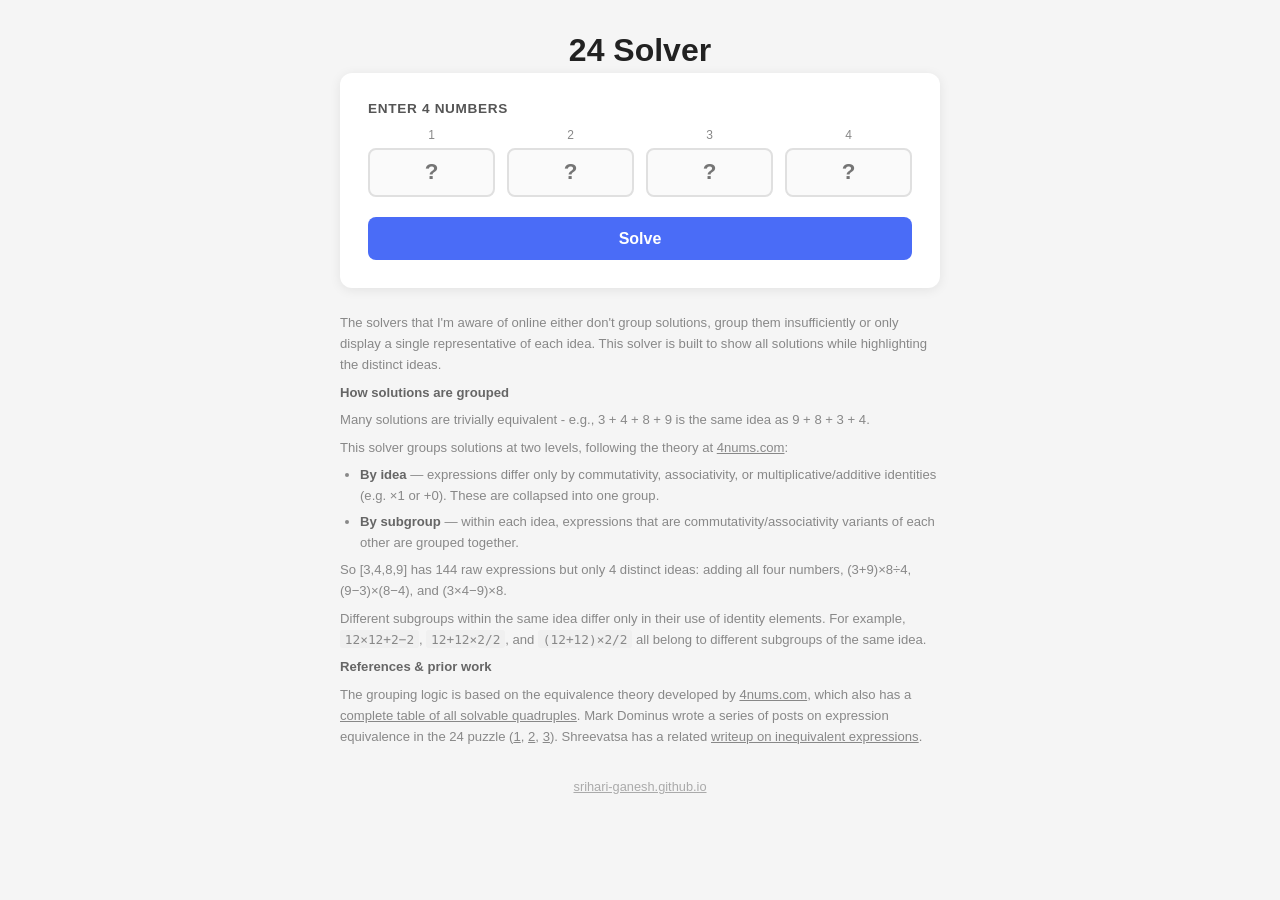
==== index.html @ ed1718aa "Mobile UX, decimal/fraction inputs, and display improvements - Accept decimal (1.5), negative (-3), " ====
<!DOCTYPE html>
<html lang="en">
<head>
  <meta charset="UTF-8" />
  <meta name="viewport" content="width=device-width, initial-scale=1.0" />
  <title>24 Solver</title>
  <style>
    *, *::before, *::after { box-sizing: border-box; margin: 0; padding: 0; }

    body {
      font-family: -apple-system, BlinkMacSystemFont, "Segoe UI", Roboto, sans-serif;
      background: #f5f5f5;
      color: #222;
      min-height: 100vh;
      display: flex;
      flex-direction: column;
      align-items: center;
      padding: 2rem 1rem;
    }

    .container { width: 100%; max-width: 600px; }

    h1 {
      font-size: 2rem;
      font-weight: 700;
      margin-bottom: 0.25rem;
      text-align: center;
    }

    .subtitle {
      text-align: center;
      color: #666;
      font-size: 0.95rem;
      margin-bottom: 2rem;
    }

    .card {
      background: #fff;
      border-radius: 12px;
      padding: 1.75rem;
      box-shadow: 0 2px 12px rgba(0,0,0,0.08);
      margin-bottom: 1.5rem;
    }

    .inputs-label {
      font-size: 0.85rem;
      font-weight: 600;
      color: #555;
      text-transform: uppercase;
      letter-spacing: 0.05em;
      margin-bottom: 0.75rem;
    }

    .inputs-row { display: flex; gap: 0.75rem; margin-bottom: 1.25rem; }

    .num-wrap {
      flex: 1;
      display: flex;
      flex-direction: column;
      align-items: center;
      gap: 0.35rem;
    }

    .num-wrap label { font-size: 0.75rem; color: #888; font-weight: 500; }

    .num-input {
      width: 100%;
      padding: 0.6rem 0.5rem;
      font-size: 1.4rem;
      font-weight: 700;
      text-align: center;
      border: 2px solid #e0e0e0;
      border-radius: 8px;
      background: #fafafa;
      transition: border-color 0.15s;
    }

    .num-input:focus { outline: none; border-color: #4a6cf7; background: #fff; }
    .num-input.invalid { border-color: #e05252; }

    .btn-solve {
      width: 100%;
      padding: 0.8rem;
      font-size: 1rem;
      font-weight: 600;
      background: #4a6cf7;
      color: #fff;
      border: none;
      border-radius: 8px;
      cursor: pointer;
      transition: background 0.15s, transform 0.1s;
    }

    .btn-solve:hover { background: #3a5ce5; }
    .btn-solve:active { transform: scale(0.98); }

    /* Results */

    .results-card {
      background: #fff;
      border-radius: 12px;
      padding: 1.75rem;
      box-shadow: 0 2px 12px rgba(0,0,0,0.08);
    }

    .results-header {
      display: flex;
      align-items: baseline;
      justify-content: space-between;
      margin-bottom: 1rem;
    }

    .results-title { font-size: 1rem; font-weight: 600; }

    .results-meta { font-size: 0.82rem; color: #888; }

    .no-solution {
      text-align: center;
      color: #888;
      font-size: 0.95rem;
      padding: 1rem 0;
    }

    /* Idea groups (identity level) */

    details.idea {
      margin-bottom: 0.5rem;
      border: 1px solid #e8eaf6;
      border-radius: 8px;
      overflow: hidden;
    }

    details.idea > summary {
      cursor: pointer;
      list-style: none;
      padding: 0.65rem 0.9rem;
      background: #f0f2ff;
      display: flex;
      align-items: flex-start;
      gap: 0.5rem;
      user-select: none;
      font-size: 0.88rem;
    }

    details.idea > summary::-webkit-details-marker { display: none; }

    details.idea > summary .arrow {
      font-size: 0.6rem;
      color: #4a6cf7;
      transition: transform 0.15s;
      flex-shrink: 0;
    }

    details.idea[open] > summary { background: #e8eaf6; }
    details.idea[open] > summary .arrow { transform: rotate(90deg); }

    .summary-body {
      display: flex;
      flex-direction: column;
      flex: 1;
      min-width: 0;
      gap: 0.15rem;
    }

    details.idea > summary code {
      font-family: "SFMono-Regular", Consolas, "Liberation Mono", Menlo, monospace;
      font-size: 0.85rem;
      color: #1a1a2e;
      font-weight: 600;
      word-break: break-word;
    }

    details.idea > summary .idea-count {
      font-size: 0.75rem;
      color: #888;
    }

    .idea-body { padding: 0.5rem 0.75rem 0.75rem; }

    /* Symbolic subgroups */

    details.subgroup {
      margin-top: 0.4rem;
      border: 1px solid #eef0fb;
      border-radius: 6px;
      overflow: hidden;
    }

    details.subgroup > summary {
      cursor: pointer;
      list-style: none;
      padding: 0.45rem 0.75rem;
      background: #f7f8ff;
      display: flex;
      align-items: flex-start;
      gap: 0.5rem;
      font-size: 0.84rem;
      user-select: none;
    }

    details.subgroup > summary::-webkit-details-marker { display: none; }
    details.subgroup[open] > summary { background: #eef0fb; }
    details.subgroup[open] > summary .arrow { transform: rotate(90deg); }

    .sg-list { padding: 0.4rem 0.5rem 0.5rem; }

    /* Expression list */

    .expr-list {
      list-style: none;
      display: flex;
      flex-direction: column;
      gap: 0.35rem;
    }

    .expr-list li {
      font-family: "SFMono-Regular", Consolas, "Liberation Mono", Menlo, monospace;
      font-size: 0.875rem;
      padding: 0.4rem 0.65rem;
      background: #f7f8ff;
      border-radius: 5px;
      border-left: 3px solid #4a6cf7;
      color: #1a1a2e;
    }


    .hidden { display: none; }

    .credits {
      margin-top: 1.5rem;
      font-size: 0.82rem;
      color: #888;
      line-height: 1.6;
    }

    .credits p + p { margin-top: 0.4rem; }
    .credits strong { color: #666; }
    .credits a { color: #888; }
    .credits ul { padding-left: 1.25rem; margin: 0.4rem 0; }
    .credits li { margin-bottom: 0.3rem; }
    .credits code { font-size: 0.8rem; background: #f0f0f0; padding: 0.1rem 0.3rem; border-radius: 3px; }

    footer {
      margin-top: 2rem;
      font-size: 0.8rem;
      color: #aaa;
      text-align: center;
    }

    footer a { color: #aaa; }

    @media (max-width: 400px) {
      .num-input { font-size: 1.1rem; padding: 0.5rem 0.25rem; }
    }
  </style>
</head>
<body>
  <div class="container">
    <h1>24 Solver</h1>

    <div class="card">
      <div class="inputs-label">Enter 4 numbers</div>
      <div class="inputs-row">
        <div class="num-wrap">
          <label>1</label>
          <input class="num-input" id="n1" type="text" inputmode="decimal" pattern="-?[0-9]*\.?[0-9]*" placeholder="?" />
        </div>
        <div class="num-wrap">
          <label>2</label>
          <input class="num-input" id="n2" type="text" inputmode="decimal" pattern="-?[0-9]*\.?[0-9]*" placeholder="?" />
        </div>
        <div class="num-wrap">
          <label>3</label>
          <input class="num-input" id="n3" type="text" inputmode="decimal" pattern="-?[0-9]*\.?[0-9]*" placeholder="?" />
        </div>
        <div class="num-wrap">
          <label>4</label>
          <input class="num-input" id="n4" type="text" inputmode="decimal" pattern="-?[0-9]*\.?[0-9]*" placeholder="?" />
        </div>
      </div>
      <button class="btn-solve" id="btn-solve">Solve</button>
    </div>

    <div class="results-card hidden" id="results-section">
      <div class="results-header">
        <span class="results-title">Solutions</span>
        <span class="results-meta" id="results-meta"></span>
      </div>
      <div id="results-body"></div>
    </div>

    <div class="credits">
      <p>The solvers that I'm aware of online either don't group solutions, group them insufficiently
         or only display a single representative of each idea.
          This solver is built to show all solutions while highlighting the distinct ideas.</p>

      <p><strong>How solutions are grouped</strong></p>
      <p>
        Many solutions are trivially equivalent - e.g., 3 + 4 + 8 + 9 is the same idea as 9 + 8 + 3 + 4.
      </p>
      <p>
        This solver groups solutions at two levels, following the theory at
        <a href="https://www.4nums.com/theory/" target="_blank">4nums.com</a>:
      </p>
      <ul>
        <li><strong>By idea</strong> — expressions differ only by
        commutativity, associativity, or multiplicative/additive identities (e.g. &times;1 or +0).
        These are collapsed into one group.</li>
        <li><strong>By subgroup</strong> — within each idea, expressions that are commutativity/associativity
        variants of each other are grouped together.</li>
      </ul>
      <p>
        So [3,4,8,9] has 144 raw expressions but only 4 distinct ideas: adding all four numbers,
        (3+9)&times;8&divide;4, (9&minus;3)&times;(8&minus;4), and (3&times;4&minus;9)&times;8.
      </p>
      <p>
        Different subgroups within the same idea differ only in their use of identity elements.
        For example, <code>12&times;12+2&minus;2</code>, <code>12+12&times;2/2</code>, and <code>(12+12)&times;2/2</code>
        all belong to different subgroups of the same idea.
      </p>
      <p><strong>References &amp; prior work</strong></p>
      <p>
        The grouping logic is based on the equivalence theory developed by
        <a href="https://www.4nums.com/theory/" target="_blank">4nums.com</a>,
        which also has a <a href="https://www.4nums.com/solutions/allsolvables/" target="_blank">complete table of all solvable quadruples</a>.
        Mark Dominus wrote a series of posts on expression equivalence in the 24 puzzle
        (<a href="https://blog.plover.com/math/24-puzzle.html" target="_blank">1</a>,
        <a href="https://blog.plover.com/math/24-puzzle-2.html" target="_blank">2</a>,
        <a href="https://blog.plover.com/math/17-puzzle.html" target="_blank">3</a>).
        Shreevatsa has a related <a href="https://shreevatsa.wordpress.com/2016/07/20/a-simple-puzzle-with-a-foray-into-inequivalent-expressions/" target="_blank">writeup on inequivalent expressions</a>.
      </p>
    </div>

    <footer>
      <a href="https://srihari-ganesh.github.io">srihari-ganesh.github.io</a>
    </footer>
  </div>

  <script>
    // ── Rational arithmetic ────────────────────────────────────────────────

    function gcd(a, b) {
      a = Math.abs(a); b = Math.abs(b);
      while (b) { const t = b; b = a % b; a = t; }
      return a || 1;
    }

    function frac(n, d) {
      if (d === 0) return null;
      if (d < 0) { n = -n; d = -d; }
      const g = gcd(Math.abs(n), d);
      return { n: n / g, d: d / g };
    }

    function applyOp(op, a, b) {
      switch (op) {
        case '+': return frac(a.n * b.d + b.n * a.d, a.d * b.d);
        case '-': return frac(a.n * b.d - b.n * a.d, a.d * b.d);
        case '*': return frac(a.n * b.n, a.d * b.d);
        case '/': return b.n === 0 ? null : frac(a.n * b.d, a.d * b.n);
        default:  return null;
      }
    }

    // ── RPN helpers ────────────────────────────────────────────────────────

    const OPS = ['+', '-', '*', '/'];

    function isOp(t) { return typeof t === 'string'; }

    function isValidRPN(tokens) {
      let depth = 0;
      for (const t of tokens) {
        if (isOp(t)) { if (depth < 2) return false; depth--; }
        else depth++;
      }
      return depth === 1;
    }

    function evaluateRPN(tokens) {
      const stack = [];
      for (const t of tokens) {
        if (isOp(t)) {
          if (stack.length < 2) return null;
          const right = stack.pop(), left = stack.pop();
          const res = applyOp(t, left, right);
          if (!res) return null;
          stack.push(res);
        } else {
          stack.push(t);
        }
      }
      return stack.length === 1 ? stack[0] : null;
    }

    function rpnToInfix(tokens) {
      const stack = [];
      for (const t of tokens) {
        if (isOp(t)) {
          const right = stack.pop(), left = stack.pop();
          stack.push(`(${left} ${t} ${right})`);
        } else {
          stack.push(t.d === 1 ? String(t.n) : `${t.n}/${t.d}`);
        }
      }
      return stack[0];
    }

    // Minimal-parens infix for display — only parenthesizes where operator
    // precedence actually requires it.
    function toDisplayInfix(tokens) {
      const PREC = { '+': 1, '-': 1, '*': 2, '/': 2 };
      const stack = []; // [{ str, op }]
      for (const t of tokens) {
        if (isOp(t)) {
          const right = stack.pop(), left = stack.pop();
          const p = PREC[t];
          const leftStr  = (left.op  !== null && PREC[left.op]  < p) ? `(${left.str})`  : left.str;
          const rightStr = (right.op !== null && ((t === '-' || t === '/') ? PREC[right.op] <= p : PREC[right.op] < p))
            ? `(${right.str})` : right.str;
          const opStr = t === '-' ? '−' : t;
          stack.push({ str: `${leftStr} ${opStr} ${rightStr}`, op: t });
        } else {
          if (t.n < 0) {
            const abs = t.d === 1 ? String(-t.n) : `${-t.n}/${t.d}`;
            stack.push({ str: `(−${abs})`, op: null });
          } else {
            stack.push({ str: t.d === 1 ? String(t.n) : `${t.n}/${t.d}`, op: null });
          }
        }
      }
      return stack[0].str;
    }

    // ── Combinatorics ──────────────────────────────────────────────────────

    function* permutations(arr) {
      if (arr.length <= 1) { yield arr.slice(); return; }
      for (let i = 0; i < arr.length; i++) {
        const rest = arr.filter((_, j) => j !== i);
        for (const p of permutations(rest)) yield [arr[i], ...p];
      }
    }

    function* opTriples() {
      for (const a of OPS) for (const b of OPS) for (const c of OPS) yield [a, b, c];
    }

    // ── Expression tree ────────────────────────────────────────────────────

    function tokensToTree(tokens) {
      const stack = [];
      for (const t of tokens) {
        if (isOp(t)) {
          const right = stack.pop(), left = stack.pop();
          stack.push({ isLeaf: false, op: t, left, right });
        } else {
          stack.push({ isLeaf: true, value: t });
        }
      }
      return stack[0];
    }

    // ── Canonicalization ───────────────────────────────────────────────────
    //
    // Two levels, mirroring solver24/solver.py:
    //
    //  canonicalSymbolic(tree)
    //    → groups expressions equivalent under commutativity + associativity.
    //    Key format: [sign, keyNode] where keyNode is one of:
    //      ['val', n, d]
    //      ['add', [[keyNode, coeff], ...]]      (sorted, nonzero coeffs)
    //      ['mul', [[keyNode, exp], ...],         (numerator factors, sorted)
    //               [[keyNode, exp], ...]]        (denominator factors, sorted)
    //
    //  symbolicKeyToIdentityKey(symKey)
    //    → further groups symbolic keys that differ only by additive/
    //      multiplicative identities (x+0, x*1, etc.).

    function keyStr(k) { return JSON.stringify(k); }

    // Integer sign power: base ∈ {-1,1}, exp is a positive integer
    function intPow(base, exp) {
      return (base === 1 || exp % 2 === 0) ? 1 : -1;
    }

    function flattenAdd(node, sign, out) {
      if (node.isLeaf || (node.op !== '+' && node.op !== '-')) {
        out.push([sign, node]); return;
      }
      flattenAdd(node.left, sign, out);
      flattenAdd(node.right, node.op === '+' ? sign : -sign, out);
    }

    function flattenMul(node, exp, out) {
      if (node.isLeaf || (node.op !== '*' && node.op !== '/')) {
        out.push([exp, node]); return;
      }
      flattenMul(node.left, exp, out);
      flattenMul(node.right, node.op === '*' ? exp : -exp, out);
    }

    function canonicalSymbolic(node) {
      if (node.isLeaf) {
        const { n, d } = node.value;
        return [n < 0 ? -1 : 1, ['val', Math.abs(n), d]];
      }

      if (node.op === '+' || node.op === '-') {
        const terms = [];
        flattenAdd(node, 1, terms);

        const cm = new Map(); // keyStr → [key, coeff]
        for (const [ts, child] of terms) {
          const [cs, ck] = canonicalSymbolic(child);
          const ks = keyStr(ck);
          if (cm.has(ks)) cm.get(ks)[1] += ts * cs;
          else cm.set(ks, [ck, ts * cs]);
        }

        let items = [...cm.values()].filter(([, c]) => c !== 0);
        if (!items.length) return [1, ['val', 0, 1]];

        items.sort((a, b) => keyStr(a[0]).localeCompare(keyStr(b[0])));
        let sign = 1;
        if (items[0][1] < 0) { items = items.map(([k, c]) => [k, -c]); sign = -1; }

        return [sign, ['add', items]];
      }

      if (node.op === '*' || node.op === '/') {
        const factors = [];
        flattenMul(node, 1, factors);

        const em = new Map(); // keyStr → [key, exp]
        let sign = 1;
        for (const [power, child] of factors) {
          const [cs, ck] = canonicalSymbolic(child);
          sign *= cs; // abs(power)=1 always for flattened factors
          const ks = keyStr(ck);
          if (em.has(ks)) em.get(ks)[1] += power;
          else em.set(ks, [ck, power]);
        }

        const num = [], den = [];
        for (const [k, e] of em.values()) {
          if (e > 0) num.push([k, e]);
          else if (e < 0) den.push([k, -e]);
        }
        num.sort((a, b) => keyStr(a[0]).localeCompare(keyStr(b[0])));
        den.sort((a, b) => keyStr(a[0]).localeCompare(keyStr(b[0])));

        if (!num.length && !den.length) return [sign, ['val', 1, 1]];
        return [sign, ['mul', num, den]];
      }
    }

    function symbolicKeyToIdentityKey([overallSign, key]) {
      // Compute numeric value of an identity key node (null if non-numeric)
      function valueOf(node) {
        if (!node) return null;
        if (node[0] === 'val') return { n: node[1], d: node[2] };
        if (node[0] === 'add') {
          let rn = 0, rd = 1;
          for (const [sub, mult] of node[1]) {
            const v = valueOf(sub); if (!v) return null;
            rn = rn * v.d + mult * v.n * rd;
            rd = rd * v.d;
            const g = gcd(Math.abs(rn), rd); rn /= g; rd /= g;
          }
          if (rd < 0) { rn = -rn; rd = -rd; }
          return { n: rn, d: rd };
        }
        if (node[0] === 'mul') {
          const [numT, denT] = [node[1] || [], node[2] || []];
          let rn = 1, rd = 1;
          for (const [sub, exp] of numT) {
            const v = valueOf(sub); if (!v) return null;
            if (v.n === 0) return { n: 0, d: 1 };
            rn *= Math.pow(v.n, exp); rd *= Math.pow(v.d, exp);
          }
          for (const [sub, exp] of denT) {
            const v = valueOf(sub); if (!v || v.n === 0) return null;
            rn *= Math.pow(v.d, exp); rd *= Math.pow(v.n, exp);
          }
          if (rd < 0) { rn = -rn; rd = -rd; }
          const g = gcd(Math.abs(rn), Math.abs(rd));
          return { n: rn / g, d: rd / g };
        }
        return null;
      }

      function feq(v, n, d) { return v && v.n === n && v.d === d; }

      // Returns [sign, simplifiedNode] stripping identities
      function simplify(node) {
        if (!node) return [1, null];
        if (node[0] === 'val') return [1, node];

        if (node[0] === 'add') {
          const cm = new Map();
          for (const [term, mult] of node[1]) {
            const [cs, s] = simplify(term);
            if (!s) continue;
            const coeff = mult * cs;
            const sv = valueOf(s);
            if (feq(sv, 0, 1)) continue;
            const ks = keyStr(s);
            if (cm.has(ks)) cm.get(ks)[1] += coeff;
            else cm.set(ks, [s, coeff]);
          }
          let items = [...cm.values()].filter(([, c]) => c !== 0);
          if (!items.length) return [1, ['val', 0, 1]];
          items.sort((a, b) => keyStr(a[0]).localeCompare(keyStr(b[0])));
          let sign = 1;
          if (items[0][1] < 0) { items = items.map(([k, c]) => [k, -c]); sign = -1; }
          if (items.length === 1 && items[0][1] === 1) return [sign, items[0][0]];
          return [sign, ['add', items]];
        }

        if (node[0] === 'mul') {
          const [numT, denT] = [node[1] || [], node[2] || []];
          let sign = 1;
          const em = new Map();
          let zero = false;

          function handle(termList, dir) {
            for (const [child, power] of termList) {
              const [cs, s] = simplify(child);
              if (!s) continue;
              sign *= intPow(cs, power);
              const sv = valueOf(s);
              if (sv !== null) {
                if (feq(sv, 0, 1)) { zero = true; return; }
                if (feq(sv, 1, 1)) continue;
                if (feq(sv, -1, 1)) { sign *= intPow(-1, power); continue; }
              }
              const exp = dir * power;
              const ks = keyStr(s);
              if (em.has(ks)) em.get(ks)[1] += exp;
              else em.set(ks, [s, exp]);
            }
          }

          handle(numT, 1);  if (zero) return [1, ['val', 0, 1]];
          handle(denT, -1); if (zero) return [1, ['val', 0, 1]];

          const num = [], den = [];
          for (const [k, e] of em.values()) {
            if (e > 0) num.push([k, e]);
            else if (e < 0) den.push([k, -e]);
          }
          num.sort((a, b) => keyStr(a[0]).localeCompare(keyStr(b[0])));
          den.sort((a, b) => keyStr(a[0]).localeCompare(keyStr(b[0])));

          if (!num.length && !den.length) return [sign, ['val', 1, 1]];
          if (!den.length && num.length === 1 && num[0][1] === 1) return [sign, num[0][0]];
          if (!num.length && den.length === 1 && den[0][1] === 1) return [sign, ['mul', [], den]];
          return [sign, ['mul', num, den]];
        }
      }

      const [exprSign, simplified] = simplify(key);
      const final = simplified || ['val', 0, 1];
      if (keyStr(final) === keyStr(['val', 0, 1])) return [1, final];
      return [overallSign * exprSign < 0 ? -1 : 1, final];
    }

    // ── Grouped solver ─────────────────────────────────────────────────────
    //
    // Returns an array of identity groups, each:
    //   { total: number, subgroups: [{ infixes: string[] }] }
    //
    // Identity group = Part 1 equivalences (commut. + assoc. + identities)
    // Subgroup       = Part 2 equivalences (commut. + assoc. only)

    function solveGrouped(numbers) {
      const nums = numbers;

      // Collect unique solutions: infix string → token array
      const unique = new Map();
      for (const ops of opTriples()) {
        const combined = [...nums, ...ops];
        for (const perm of permutations(combined)) {
          if (!isValidRPN(perm)) continue;
          const result = evaluateRPN(perm);
          if (!result || result.n !== 24 || result.d !== 1) continue;
          const infix = rpnToInfix(perm);
          if (!unique.has(infix)) unique.set(infix, perm);
        }
      }

      // Group by symbolic key — store token arrays, not strings
      const symGroups = new Map(); // symKeyStr → { key, tokensList[] }
      for (const [, tokens] of unique) {
        const symKey = canonicalSymbolic(tokensToTree(tokens));
        const ks = keyStr(symKey);
        if (!symGroups.has(ks)) symGroups.set(ks, { key: symKey, tokensList: [] });
        symGroups.get(ks).tokensList.push(tokens);
      }

      // Group by identity key
      const idGroups = new Map(); // idKeyStr → subgroup[]
      for (const { key, tokensList } of symGroups.values()) {
        const idKey = symbolicKeyToIdentityKey(key);
        const iks = keyStr(idKey);
        if (!idGroups.has(iks)) idGroups.set(iks, []);
        idGroups.get(iks).push({ tokensList });
      }

      // Convert to display strings (minimal parens) only at the end
      return [...idGroups.values()].map(subgroups => {
        const sgs = subgroups.map(sg => ({
          infixes: [...new Set(sg.tokensList.map(t => toDisplayInfix(t)))].sort(),
        }));
        return { total: sgs.reduce((s, sg) => s + sg.infixes.length, 0), subgroups: sgs };
      });
    }

    // ── UI ─────────────────────────────────────────────────────────────────

    // Parse a decimal string, integer, or fraction (x/y) into an exact fraction.
    function parseInput(str) {
      str = str.trim();
      if (!str) return null;

      // Fraction form: x/y
      if (str.includes('/')) {
        const parts = str.split('/');
        if (parts.length !== 2) return null;
        const num = parts[0].trim(), den = parts[1].trim();
        if (!/^-?\d+$/.test(num) || !/^-?\d+$/.test(den)) return null;
        const pn = parseInt(num, 10), pd = parseInt(den, 10);
        if (Math.abs(pn) > 1e9 || Math.abs(pd) > 1e9) return null;
        return frac(pn, pd);
      }

      // Decimal / integer form
      if (str === '-' || str === '.') return null;
      if (!/^-?\d*\.?\d*$/.test(str)) return null;
      const neg = str.startsWith('-');
      const abs = neg ? str.slice(1) : str;
      if (!abs || abs === '.') return null;
      const dotIdx = abs.indexOf('.');
      if (dotIdx === -1) {
        const n = parseInt(abs, 10);
        if (isNaN(n) || n > 1e9) return null;
        return frac(neg ? -n : n, 1);
      }
      const intPart = dotIdx === 0 ? 0 : parseInt(abs.slice(0, dotIdx), 10);
      const decStr = abs.slice(dotIdx + 1);
      if (decStr.length > 8) return null;
      const d = Math.pow(10, decStr.length || 1);
      const decVal = decStr ? parseInt(decStr, 10) : 0;
      const n = intPart * d + decVal;
      if (Math.abs(n) > 1e9) return null;
      return frac(neg ? -n : n, d);
    }

    function fracToString(f) {
      return f.d === 1 ? String(f.n) : `${f.n}/${f.d}`;
    }

    function getInputs() {
      return ['n1', 'n2', 'n3', 'n4'].map(id => {
        const el = document.getElementById(id);
        el.classList.remove('invalid');
        const f = parseInput(el.value);
        if (f === null) { el.classList.add('invalid'); return null; }
        el.value = fracToString(f);
        return f;
      });
    }

    function renderResults(groups) {
      const section = document.getElementById('results-section');
      const meta    = document.getElementById('results-meta');
      const body    = document.getElementById('results-body');

      section.classList.remove('hidden');
      body.innerHTML = '';

      const total = groups.reduce((s, g) => s + g.total, 0);

      if (total === 0) {
        meta.textContent = '';
        body.innerHTML = '<p class="no-solution">No solution exists for these numbers.</p>';
        return;
      }

      const nIdeas = groups.length;
      meta.textContent =
        `${total} expression${total === 1 ? '' : 's'} · ${nIdeas} distinct idea${nIdeas === 1 ? '' : 's'}`;

      // Auto-expand when small enough to read at a glance
      const autoOpen = total <= 30;

      for (const group of groups) {
        const firstExpr = group.subgroups[0].infixes[0];
        const details = document.createElement('details');
        details.className = 'idea';
        if (autoOpen) details.open = true;

        const summary = document.createElement('summary');
        const countLabel = group.total === 1
          ? '1 expression'
          : `${group.total} expressions · ${group.subgroups.length} subgroup${group.subgroups.length === 1 ? '' : 's'}`;
        const arrow = document.createElement('span');
        arrow.className = 'arrow';
        arrow.textContent = '▶';
        const summaryBody = document.createElement('span');
        summaryBody.className = 'summary-body';
        const codeEl = document.createElement('code');
        codeEl.textContent = firstExpr;
        const ideaCount = document.createElement('span');
        ideaCount.className = 'idea-count';
        ideaCount.textContent = countLabel;
        summaryBody.append(codeEl, ideaCount);
        summary.append(arrow, summaryBody);
        details.appendChild(summary);

        const ideaBody = document.createElement('div');
        ideaBody.className = 'idea-body';

        for (let i = 0; i < group.subgroups.length; i++) {
          const sg = group.subgroups[i];

          if (group.subgroups.length === 1) {
            // Single subgroup — list directly, no toggle needed
            const ul = document.createElement('ul');
            ul.className = 'expr-list';
            for (const expr of sg.infixes) {
              const li = document.createElement('li');
              li.textContent = expr;
              ul.appendChild(li);
            }
            ideaBody.appendChild(ul);
          } else {
            // Multiple subgroups — each gets its own collapsible
            const sgDetails = document.createElement('details');
            sgDetails.className = 'subgroup';
            if (autoOpen) sgDetails.open = true;

            const sgSummary = document.createElement('summary');
            const sgArrow = document.createElement('span');
            sgArrow.className = 'arrow';
            sgArrow.textContent = '▶';
            const sgBody = document.createElement('span');
            sgBody.className = 'summary-body';
            const sgCode = document.createElement('code');
            sgCode.style.wordBreak = 'break-word';
            sgCode.textContent = sg.infixes[0];
            const sgCount = document.createElement('span');
            sgCount.className = 'idea-count';
            sgCount.textContent = `${sg.infixes.length} expression${sg.infixes.length === 1 ? '' : 's'}`;
            sgBody.append(sgCode, sgCount);
            sgSummary.append(sgArrow, sgBody);
            sgDetails.appendChild(sgSummary);

            const ul = document.createElement('ul');
            ul.className = 'expr-list sg-list';
            for (const expr of sg.infixes) {
              const li = document.createElement('li');
              li.textContent = expr;
              ul.appendChild(li);
            }
            sgDetails.appendChild(ul);
            ideaBody.appendChild(sgDetails);
          }
        }

        details.appendChild(ideaBody);
        body.appendChild(details);
      }
    }

    document.getElementById('btn-solve').addEventListener('click', () => {
      const vals = getInputs();
      if (vals.some(v => v === null)) return;
      renderResults(solveGrouped(vals));
    });

    document.querySelectorAll('.num-input').forEach(input => {
      input.addEventListener('keydown', e => {
        if (e.key === 'Enter') document.getElementById('btn-solve').click();
      });
    });
  </script>
</body>
</html>
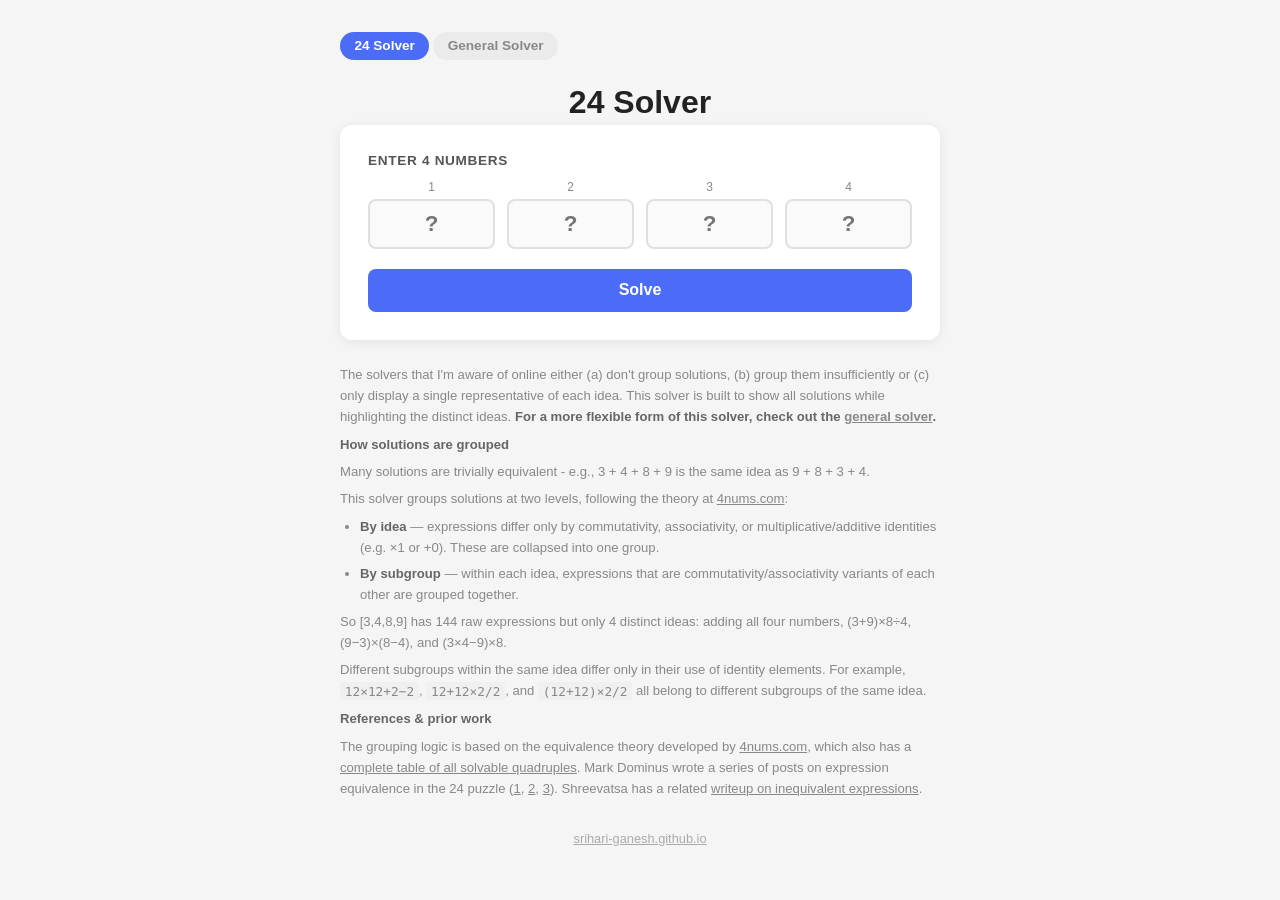
==== commit 4277e73f: "Add General Solver page with tab nav, show-more truncation, and rename - Rename "Advanced Solver" → " ====
--- a/index.html
+++ b/index.html
@@ -1,890 +1,631 @@
-<!DOCTYPE html>
+<!doctype html>
 <html lang="en">
-<head>
-  <meta charset="UTF-8" />
-  <meta name="viewport" content="width=device-width, initial-scale=1.0" />
-  <title>24 Solver</title>
-  <style>
-    *, *::before, *::after { box-sizing: border-box; margin: 0; padding: 0; }
-
-    body {
-      font-family: -apple-system, BlinkMacSystemFont, "Segoe UI", Roboto, sans-serif;
-      background: #f5f5f5;
-      color: #222;
-      min-height: 100vh;
-      display: flex;
-      flex-direction: column;
-      align-items: center;
-      padding: 2rem 1rem;
-    }
-
-    .container { width: 100%; max-width: 600px; }
-
-    h1 {
-      font-size: 2rem;
-      font-weight: 700;
-      margin-bottom: 0.25rem;
-      text-align: center;
-    }
-
-    .subtitle {
-      text-align: center;
-      color: #666;
-      font-size: 0.95rem;
-      margin-bottom: 2rem;
-    }
-
-    .card {
-      background: #fff;
-      border-radius: 12px;
-      padding: 1.75rem;
-      box-shadow: 0 2px 12px rgba(0,0,0,0.08);
-      margin-bottom: 1.5rem;
-    }
-
-    .inputs-label {
-      font-size: 0.85rem;
-      font-weight: 600;
-      color: #555;
-      text-transform: uppercase;
-      letter-spacing: 0.05em;
-      margin-bottom: 0.75rem;
-    }
-
-    .inputs-row { display: flex; gap: 0.75rem; margin-bottom: 1.25rem; }
-
-    .num-wrap {
-      flex: 1;
-      display: flex;
-      flex-direction: column;
-      align-items: center;
-      gap: 0.35rem;
-    }
-
-    .num-wrap label { font-size: 0.75rem; color: #888; font-weight: 500; }
-
-    .num-input {
-      width: 100%;
-      padding: 0.6rem 0.5rem;
-      font-size: 1.4rem;
-      font-weight: 700;
-      text-align: center;
-      border: 2px solid #e0e0e0;
-      border-radius: 8px;
-      background: #fafafa;
-      transition: border-color 0.15s;
-    }
-
-    .num-input:focus { outline: none; border-color: #4a6cf7; background: #fff; }
-    .num-input.invalid { border-color: #e05252; }
-
-    .btn-solve {
-      width: 100%;
-      padding: 0.8rem;
-      font-size: 1rem;
-      font-weight: 600;
-      background: #4a6cf7;
-      color: #fff;
-      border: none;
-      border-radius: 8px;
-      cursor: pointer;
-      transition: background 0.15s, transform 0.1s;
-    }
-
-    .btn-solve:hover { background: #3a5ce5; }
-    .btn-solve:active { transform: scale(0.98); }
-
-    /* Results */
-
-    .results-card {
-      background: #fff;
-      border-radius: 12px;
-      padding: 1.75rem;
-      box-shadow: 0 2px 12px rgba(0,0,0,0.08);
-    }
-
-    .results-header {
-      display: flex;
-      align-items: baseline;
-      justify-content: space-between;
-      margin-bottom: 1rem;
-    }
-
-    .results-title { font-size: 1rem; font-weight: 600; }
-
-    .results-meta { font-size: 0.82rem; color: #888; }
-
-    .no-solution {
-      text-align: center;
-      color: #888;
-      font-size: 0.95rem;
-      padding: 1rem 0;
-    }
-
-    /* Idea groups (identity level) */
-
-    details.idea {
-      margin-bottom: 0.5rem;
-      border: 1px solid #e8eaf6;
-      border-radius: 8px;
-      overflow: hidden;
-    }
-
-    details.idea > summary {
-      cursor: pointer;
-      list-style: none;
-      padding: 0.65rem 0.9rem;
-      background: #f0f2ff;
-      display: flex;
-      align-items: flex-start;
-      gap: 0.5rem;
-      user-select: none;
-      font-size: 0.88rem;
-    }
-
-    details.idea > summary::-webkit-details-marker { display: none; }
-
-    details.idea > summary .arrow {
-      font-size: 0.6rem;
-      color: #4a6cf7;
-      transition: transform 0.15s;
-      flex-shrink: 0;
-    }
-
-    details.idea[open] > summary { background: #e8eaf6; }
-    details.idea[open] > summary .arrow { transform: rotate(90deg); }
-
-    .summary-body {
-      display: flex;
-      flex-direction: column;
-      flex: 1;
-      min-width: 0;
-      gap: 0.15rem;
-    }
-
-    details.idea > summary code {
-      font-family: "SFMono-Regular", Consolas, "Liberation Mono", Menlo, monospace;
-      font-size: 0.85rem;
-      color: #1a1a2e;
-      font-weight: 600;
-      word-break: break-word;
-    }
-
-    details.idea > summary .idea-count {
-      font-size: 0.75rem;
-      color: #888;
-    }
-
-    .idea-body { padding: 0.5rem 0.75rem 0.75rem; }
-
-    /* Symbolic subgroups */
-
-    details.subgroup {
-      margin-top: 0.4rem;
-      border: 1px solid #eef0fb;
-      border-radius: 6px;
-      overflow: hidden;
-    }
-
-    details.subgroup > summary {
-      cursor: pointer;
-      list-style: none;
-      padding: 0.45rem 0.75rem;
-      background: #f7f8ff;
-      display: flex;
-      align-items: flex-start;
-      gap: 0.5rem;
-      font-size: 0.84rem;
-      user-select: none;
-    }
-
-    details.subgroup > summary::-webkit-details-marker { display: none; }
-    details.subgroup[open] > summary { background: #eef0fb; }
-    details.subgroup[open] > summary .arrow { transform: rotate(90deg); }
-
-    .sg-list { padding: 0.4rem 0.5rem 0.5rem; }
-
-    /* Expression list */
-
-    .expr-list {
-      list-style: none;
-      display: flex;
-      flex-direction: column;
-      gap: 0.35rem;
-    }
-
-    .expr-list li {
-      font-family: "SFMono-Regular", Consolas, "Liberation Mono", Menlo, monospace;
-      font-size: 0.875rem;
-      padding: 0.4rem 0.65rem;
-      background: #f7f8ff;
-      border-radius: 5px;
-      border-left: 3px solid #4a6cf7;
-      color: #1a1a2e;
-    }
-
-
-    .hidden { display: none; }
-
-    .credits {
-      margin-top: 1.5rem;
-      font-size: 0.82rem;
-      color: #888;
-      line-height: 1.6;
-    }
-
-    .credits p + p { margin-top: 0.4rem; }
-    .credits strong { color: #666; }
-    .credits a { color: #888; }
-    .credits ul { padding-left: 1.25rem; margin: 0.4rem 0; }
-    .credits li { margin-bottom: 0.3rem; }
-    .credits code { font-size: 0.8rem; background: #f0f0f0; padding: 0.1rem 0.3rem; border-radius: 3px; }
-
-    footer {
-      margin-top: 2rem;
-      font-size: 0.8rem;
-      color: #aaa;
-      text-align: center;
-    }
-
-    footer a { color: #aaa; }
-
-    @media (max-width: 400px) {
-      .num-input { font-size: 1.1rem; padding: 0.5rem 0.25rem; }
-    }
-  </style>
-</head>
-<body>
-  <div class="container">
-    <h1>24 Solver</h1>
-
-    <div class="card">
-      <div class="inputs-label">Enter 4 numbers</div>
-      <div class="inputs-row">
-        <div class="num-wrap">
-          <label>1</label>
-          <input class="num-input" id="n1" type="text" inputmode="decimal" pattern="-?[0-9]*\.?[0-9]*" placeholder="?" />
+  <head>
+    <meta charset="UTF-8" />
+    <meta name="viewport" content="width=device-width, initial-scale=1.0" />
+    <title>24 Solver</title>
+    <style>
+      *,
+      *::before,
+      *::after {
+        box-sizing: border-box;
+        margin: 0;
+        padding: 0;
+      }
+
+      body {
+        font-family:
+          -apple-system, BlinkMacSystemFont, "Segoe UI", Roboto, sans-serif;
+        background: #f5f5f5;
+        color: #222;
+        min-height: 100vh;
+        display: flex;
+        flex-direction: column;
+        align-items: center;
+        padding: 2rem 1rem;
+      }
+
+      .container {
+        width: 100%;
+        max-width: 600px;
+      }
+
+      h1 {
+        font-size: 2rem;
+        font-weight: 700;
+        margin-bottom: 0.25rem;
+        text-align: center;
+      }
+
+      .subtitle {
+        text-align: center;
+        color: #666;
+        font-size: 0.95rem;
+        margin-bottom: 2rem;
+      }
+
+      .card {
+        background: #fff;
+        border-radius: 12px;
+        padding: 1.75rem;
+        box-shadow: 0 2px 12px rgba(0, 0, 0, 0.08);
+        margin-bottom: 1.5rem;
+      }
+
+      .inputs-label {
+        font-size: 0.85rem;
+        font-weight: 600;
+        color: #555;
+        text-transform: uppercase;
+        letter-spacing: 0.05em;
+        margin-bottom: 0.75rem;
+      }
+
+      .inputs-row {
+        display: flex;
+        gap: 0.75rem;
+        margin-bottom: 1.25rem;
+      }
+
+      .num-wrap {
+        flex: 1;
+        display: flex;
+        flex-direction: column;
+        align-items: center;
+        gap: 0.35rem;
+      }
+
+      .num-wrap label {
+        font-size: 0.75rem;
+        color: #888;
+        font-weight: 500;
+      }
+
+      .num-input {
+        width: 100%;
+        padding: 0.6rem 0.5rem;
+        font-size: 1.4rem;
+        font-weight: 700;
+        text-align: center;
+        border: 2px solid #e0e0e0;
+        border-radius: 8px;
+        background: #fafafa;
+        transition: border-color 0.15s;
+      }
+
+      .num-input:focus {
+        outline: none;
+        border-color: #4a6cf7;
+        background: #fff;
+      }
+      .num-input.invalid {
+        border-color: #e05252;
+      }
+
+      .btn-solve {
+        width: 100%;
+        padding: 0.8rem;
+        font-size: 1rem;
+        font-weight: 600;
+        background: #4a6cf7;
+        color: #fff;
+        border: none;
+        border-radius: 8px;
+        cursor: pointer;
+        transition:
+          background 0.15s,
+          transform 0.1s;
+      }
+
+      .btn-solve:hover {
+        background: #3a5ce5;
+      }
+      .btn-solve:active {
+        transform: scale(0.98);
+      }
+
+      /* Results */
+
+      .results-card {
+        background: #fff;
+        border-radius: 12px;
+        padding: 1.75rem;
+        box-shadow: 0 2px 12px rgba(0, 0, 0, 0.08);
+      }
+
+      .results-header {
+        display: flex;
+        align-items: baseline;
+        justify-content: space-between;
+        margin-bottom: 1rem;
+      }
+
+      .results-title {
+        font-size: 1rem;
+        font-weight: 600;
+      }
+
+      .results-meta {
+        font-size: 0.82rem;
+        color: #888;
+      }
+
+      .no-solution {
+        text-align: center;
+        color: #888;
+        font-size: 0.95rem;
+        padding: 1rem 0;
+      }
+
+      /* Idea groups (identity level) */
+
+      details.idea {
+        margin-bottom: 0.5rem;
+        border: 1px solid #e8eaf6;
+        border-radius: 8px;
+        overflow: hidden;
+      }
+
+      details.idea > summary {
+        cursor: pointer;
+        list-style: none;
+        padding: 0.65rem 0.9rem;
+        background: #f0f2ff;
+        display: flex;
+        align-items: flex-start;
+        gap: 0.5rem;
+        user-select: none;
+        font-size: 0.88rem;
+      }
+
+      details.idea > summary::-webkit-details-marker {
+        display: none;
+      }
+
+      details.idea > summary .arrow {
+        font-size: 0.6rem;
+        color: #4a6cf7;
+        transition: transform 0.15s;
+        flex-shrink: 0;
+      }
+
+      details.idea[open] > summary {
+        background: #e8eaf6;
+      }
+      details.idea[open] > summary .arrow {
+        transform: rotate(90deg);
+      }
+
+      .summary-body {
+        display: flex;
+        flex-direction: column;
+        flex: 1;
+        min-width: 0;
+        gap: 0.15rem;
+      }
+
+      details.idea > summary code {
+        font-family:
+          "SFMono-Regular", Consolas, "Liberation Mono", Menlo, monospace;
+        font-size: 0.85rem;
+        color: #1a1a2e;
+        font-weight: 600;
+        word-break: break-word;
+      }
+
+      details.idea > summary .idea-count {
+        font-size: 0.75rem;
+        color: #888;
+      }
+
+      .idea-body {
+        padding: 0.5rem 0.75rem 0.75rem;
+      }
+
+      /* Symbolic subgroups */
+
+      details.subgroup {
+        margin-top: 0.4rem;
+        border: 1px solid #eef0fb;
+        border-radius: 6px;
+        overflow: hidden;
+      }
+
+      details.subgroup > summary {
+        cursor: pointer;
+        list-style: none;
+        padding: 0.45rem 0.75rem;
+        background: #f7f8ff;
+        display: flex;
+        align-items: flex-start;
+        gap: 0.5rem;
+        font-size: 0.84rem;
+        user-select: none;
+      }
+
+      details.subgroup > summary::-webkit-details-marker {
+        display: none;
+      }
+      details.subgroup[open] > summary {
+        background: #eef0fb;
+      }
+      details.subgroup[open] > summary .arrow {
+        transform: rotate(90deg);
+      }
+
+      .sg-list {
+        padding: 0.4rem 0.5rem 0.5rem;
+      }
+
+      /* Expression list */
+
+      .expr-list {
+        list-style: none;
+        display: flex;
+        flex-direction: column;
+        gap: 0.35rem;
+      }
+
+      .expr-list li {
+        font-family:
+          "SFMono-Regular", Consolas, "Liberation Mono", Menlo, monospace;
+        font-size: 0.875rem;
+        padding: 0.4rem 0.65rem;
+        background: #f7f8ff;
+        border-radius: 5px;
+        border-left: 3px solid #4a6cf7;
+        color: #1a1a2e;
+      }
+
+      .hidden {
+        display: none;
+      }
+
+      .credits {
+        margin-top: 1.5rem;
+        font-size: 0.82rem;
+        color: #888;
+        line-height: 1.6;
+      }
+
+      .credits p + p {
+        margin-top: 0.4rem;
+      }
+      .credits strong {
+        color: #666;
+      }
+      .credits a {
+        color: #888;
+      }
+      .credits ul {
+        padding-left: 1.25rem;
+        margin: 0.4rem 0;
+      }
+      .credits li {
+        margin-bottom: 0.3rem;
+      }
+      .credits code {
+        font-size: 0.8rem;
+        background: #f0f0f0;
+        padding: 0.1rem 0.3rem;
+        border-radius: 3px;
+      }
+
+      footer {
+        margin-top: 2rem;
+        font-size: 0.8rem;
+        color: #aaa;
+        text-align: center;
+      }
+
+      footer a {
+        color: #aaa;
+      }
+
+      .page-nav {
+        display: flex;
+        gap: 0.25rem;
+        margin-bottom: 1.5rem;
+      }
+      .page-nav a {
+        padding: 0.4rem 0.9rem;
+        border-radius: 20px;
+        font-size: 0.85rem;
+        font-weight: 600;
+        color: #888;
+        text-decoration: none;
+        background: #ebebeb;
+        transition:
+          background 0.15s,
+          color 0.15s;
+      }
+      .page-nav a:hover {
+        background: #ddd;
+        color: #444;
+      }
+      .page-nav a.active {
+        background: #4a6cf7;
+        color: #fff;
+      }
+
+      @media (max-width: 400px) {
+        .num-input {
+          font-size: 1.1rem;
+          padding: 0.5rem 0.25rem;
+        }
+      }
+    </style>
+  </head>
+  <body>
+    <div class="container">
+      <nav class="page-nav">
+        <a href="index.html" class="active">24 Solver</a>
+        <a href="solve.html">General Solver</a>
+      </nav>
+      <h1>24 Solver</h1>
+
+      <div class="card">
+        <div class="inputs-label">Enter 4 numbers</div>
+        <div class="inputs-row">
+          <div class="num-wrap">
+            <label>1</label>
+            <input
+              class="num-input"
+              id="n1"
+              type="text"
+              pattern="-?[0-9]*\.?[0-9]*"
+              placeholder="?"
+            />
+          </div>
+          <div class="num-wrap">
+            <label>2</label>
+            <input
+              class="num-input"
+              id="n2"
+              type="text"
+              pattern="-?[0-9]*\.?[0-9]*"
+              placeholder="?"
+            />
+          </div>
+          <div class="num-wrap">
+            <label>3</label>
+            <input
+              class="num-input"
+              id="n3"
+              type="text"
+              pattern="-?[0-9]*\.?[0-9]*"
+              placeholder="?"
+            />
+          </div>
+          <div class="num-wrap">
+            <label>4</label>
+            <input
+              class="num-input"
+              id="n4"
+              type="text"
+              pattern="-?[0-9]*\.?[0-9]*"
+              placeholder="?"
+            />
+          </div>
         </div>
-        <div class="num-wrap">
-          <label>2</label>
-          <input class="num-input" id="n2" type="text" inputmode="decimal" pattern="-?[0-9]*\.?[0-9]*" placeholder="?" />
+        <button class="btn-solve" id="btn-solve">Solve</button>
+      </div>
+
+      <div class="results-card hidden" id="results-section">
+        <div class="results-header">
+          <span class="results-title">Solutions</span>
+          <span class="results-meta" id="results-meta"></span>
         </div>
-        <div class="num-wrap">
-          <label>3</label>
-          <input class="num-input" id="n3" type="text" inputmode="decimal" pattern="-?[0-9]*\.?[0-9]*" placeholder="?" />
-        </div>
-        <div class="num-wrap">
-          <label>4</label>
-          <input class="num-input" id="n4" type="text" inputmode="decimal" pattern="-?[0-9]*\.?[0-9]*" placeholder="?" />
-        </div>
+        <div id="results-body"></div>
       </div>
-      <button class="btn-solve" id="btn-solve">Solve</button>
+
+      <div class="credits">
+        <p>
+          The solvers that I'm aware of online either (a) don't group solutions,
+          (b) group them insufficiently or (c) only display a single
+          representative of each idea. This solver is built to show all
+          solutions while highlighting the distinct ideas.
+          <strong
+            >For a more flexible form of this solver, check out the
+            <a href="solve.html">general solver</a>.</strong
+          >
+        </p>
+
+        <p><strong>How solutions are grouped</strong></p>
+        <p>
+          Many solutions are trivially equivalent - e.g., 3 + 4 + 8 + 9 is the
+          same idea as 9 + 8 + 3 + 4.
+        </p>
+        <p>
+          This solver groups solutions at two levels, following the theory at
+          <a href="https://www.4nums.com/theory/" target="_blank">4nums.com</a>:
+        </p>
+        <ul>
+          <li>
+            <strong>By idea</strong> — expressions differ only by commutativity,
+            associativity, or multiplicative/additive identities (e.g. &times;1
+            or +0). These are collapsed into one group.
+          </li>
+          <li>
+            <strong>By subgroup</strong> — within each idea, expressions that
+            are commutativity/associativity variants of each other are grouped
+            together.
+          </li>
+        </ul>
+        <p>
+          So [3,4,8,9] has 144 raw expressions but only 4 distinct ideas: adding
+          all four numbers, (3+9)&times;8&divide;4,
+          (9&minus;3)&times;(8&minus;4), and (3&times;4&minus;9)&times;8.
+        </p>
+        <p>
+          Different subgroups within the same idea differ only in their use of
+          identity elements. For example, <code>12&times;12+2&minus;2</code>,
+          <code>12+12&times;2/2</code>, and <code>(12+12)&times;2/2</code>
+          all belong to different subgroups of the same idea.
+        </p>
+        <p><strong>References &amp; prior work</strong></p>
+        <p>
+          The grouping logic is based on the equivalence theory developed by
+          <a href="https://www.4nums.com/theory/" target="_blank">4nums.com</a>,
+          which also has a
+          <a
+            href="https://www.4nums.com/solutions/allsolvables/"
+            target="_blank"
+            >complete table of all solvable quadruples</a
+          >. Mark Dominus wrote a series of posts on expression equivalence in
+          the 24 puzzle (<a
+            href="https://blog.plover.com/math/24-puzzle.html"
+            target="_blank"
+            >1</a
+          >,
+          <a
+            href="https://blog.plover.com/math/24-puzzle-2.html"
+            target="_blank"
+            >2</a
+          >,
+          <a href="https://blog.plover.com/math/17-puzzle.html" target="_blank"
+            >3</a
+          >). Shreevatsa has a related
+          <a
+            href="https://shreevatsa.wordpress.com/2016/07/20/a-simple-puzzle-with-a-foray-into-inequivalent-expressions/"
+            target="_blank"
+            >writeup on inequivalent expressions</a
+          >.
+        </p>
+      </div>
+
+      <footer>
+        <a href="https://srihari-ganesh.github.io">srihari-ganesh.github.io</a>
+      </footer>
     </div>
 
-    <div class="results-card hidden" id="results-section">
-      <div class="results-header">
-        <span class="results-title">Solutions</span>
-        <span class="results-meta" id="results-meta"></span>
-      </div>
-      <div id="results-body"></div>
-    </div>
-
-    <div class="credits">
-      <p>The solvers that I'm aware of online either don't group solutions, group them insufficiently
-         or only display a single representative of each idea.
-          This solver is built to show all solutions while highlighting the distinct ideas.</p>
-
-      <p><strong>How solutions are grouped</strong></p>
-      <p>
-        Many solutions are trivially equivalent - e.g., 3 + 4 + 8 + 9 is the same idea as 9 + 8 + 3 + 4.
-      </p>
-      <p>
-        This solver groups solutions at two levels, following the theory at
-        <a href="https://www.4nums.com/theory/" target="_blank">4nums.com</a>:
-      </p>
-      <ul>
-        <li><strong>By idea</strong> — expressions differ only by
-        commutativity, associativity, or multiplicative/additive identities (e.g. &times;1 or +0).
-        These are collapsed into one group.</li>
-        <li><strong>By subgroup</strong> — within each idea, expressions that are commutativity/associativity
-        variants of each other are grouped together.</li>
-      </ul>
-      <p>
-        So [3,4,8,9] has 144 raw expressions but only 4 distinct ideas: adding all four numbers,
-        (3+9)&times;8&divide;4, (9&minus;3)&times;(8&minus;4), and (3&times;4&minus;9)&times;8.
-      </p>
-      <p>
-        Different subgroups within the same idea differ only in their use of identity elements.
-        For example, <code>12&times;12+2&minus;2</code>, <code>12+12&times;2/2</code>, and <code>(12+12)&times;2/2</code>
-        all belong to different subgroups of the same idea.
-      </p>
-      <p><strong>References &amp; prior work</strong></p>
-      <p>
-        The grouping logic is based on the equivalence theory developed by
-        <a href="https://www.4nums.com/theory/" target="_blank">4nums.com</a>,
-        which also has a <a href="https://www.4nums.com/solutions/allsolvables/" target="_blank">complete table of all solvable quadruples</a>.
-        Mark Dominus wrote a series of posts on expression equivalence in the 24 puzzle
-        (<a href="https://blog.plover.com/math/24-puzzle.html" target="_blank">1</a>,
-        <a href="https://blog.plover.com/math/24-puzzle-2.html" target="_blank">2</a>,
-        <a href="https://blog.plover.com/math/17-puzzle.html" target="_blank">3</a>).
-        Shreevatsa has a related <a href="https://shreevatsa.wordpress.com/2016/07/20/a-simple-puzzle-with-a-foray-into-inequivalent-expressions/" target="_blank">writeup on inequivalent expressions</a>.
-      </p>
-    </div>
-
-    <footer>
-      <a href="https://srihari-ganesh.github.io">srihari-ganesh.github.io</a>
-    </footer>
-  </div>
-
-  <script>
-    // ── Rational arithmetic ────────────────────────────────────────────────
-
-    function gcd(a, b) {
-      a = Math.abs(a); b = Math.abs(b);
-      while (b) { const t = b; b = a % b; a = t; }
-      return a || 1;
-    }
-
-    function frac(n, d) {
-      if (d === 0) return null;
-      if (d < 0) { n = -n; d = -d; }
-      const g = gcd(Math.abs(n), d);
-      return { n: n / g, d: d / g };
-    }
-
-    function applyOp(op, a, b) {
-      switch (op) {
-        case '+': return frac(a.n * b.d + b.n * a.d, a.d * b.d);
-        case '-': return frac(a.n * b.d - b.n * a.d, a.d * b.d);
-        case '*': return frac(a.n * b.n, a.d * b.d);
-        case '/': return b.n === 0 ? null : frac(a.n * b.d, a.d * b.n);
-        default:  return null;
-      }
-    }
-
-    // ── RPN helpers ────────────────────────────────────────────────────────
-
-    const OPS = ['+', '-', '*', '/'];
-
-    function isOp(t) { return typeof t === 'string'; }
-
-    function isValidRPN(tokens) {
-      let depth = 0;
-      for (const t of tokens) {
-        if (isOp(t)) { if (depth < 2) return false; depth--; }
-        else depth++;
-      }
-      return depth === 1;
-    }
-
-    function evaluateRPN(tokens) {
-      const stack = [];
-      for (const t of tokens) {
-        if (isOp(t)) {
-          if (stack.length < 2) return null;
-          const right = stack.pop(), left = stack.pop();
-          const res = applyOp(t, left, right);
-          if (!res) return null;
-          stack.push(res);
-        } else {
-          stack.push(t);
+    <script src="solver.js"></script>
+    <script>
+      function getInputs() {
+        return ["n1", "n2", "n3", "n4"].map((id) => {
+          const el = document.getElementById(id);
+          el.classList.remove("invalid");
+          const f = parseInput(el.value);
+          if (f === null) {
+            el.classList.add("invalid");
+            return null;
+          }
+          el.value = fracToString(f);
+          return f;
+        });
+      }
+
+      function renderResults(groups) {
+        const section = document.getElementById("results-section");
+        const meta = document.getElementById("results-meta");
+        const body = document.getElementById("results-body");
+
+        section.classList.remove("hidden");
+        body.innerHTML = "";
+
+        const total = groups.reduce((s, g) => s + g.total, 0);
+
+        if (total === 0) {
+          meta.textContent = "";
+          body.innerHTML =
+            '<p class="no-solution">No solution exists for these numbers.</p>';
+          return;
         }
-      }
-      return stack.length === 1 ? stack[0] : null;
-    }
-
-    function rpnToInfix(tokens) {
-      const stack = [];
-      for (const t of tokens) {
-        if (isOp(t)) {
-          const right = stack.pop(), left = stack.pop();
-          stack.push(`(${left} ${t} ${right})`);
-        } else {
-          stack.push(t.d === 1 ? String(t.n) : `${t.n}/${t.d}`);
-        }
-      }
-      return stack[0];
-    }
-
-    // Minimal-parens infix for display — only parenthesizes where operator
-    // precedence actually requires it.
-    function toDisplayInfix(tokens) {
-      const PREC = { '+': 1, '-': 1, '*': 2, '/': 2 };
-      const stack = []; // [{ str, op }]
-      for (const t of tokens) {
-        if (isOp(t)) {
-          const right = stack.pop(), left = stack.pop();
-          const p = PREC[t];
-          const leftStr  = (left.op  !== null && PREC[left.op]  < p) ? `(${left.str})`  : left.str;
-          const rightStr = (right.op !== null && ((t === '-' || t === '/') ? PREC[right.op] <= p : PREC[right.op] < p))
-            ? `(${right.str})` : right.str;
-          const opStr = t === '-' ? '−' : t;
-          stack.push({ str: `${leftStr} ${opStr} ${rightStr}`, op: t });
-        } else {
-          if (t.n < 0) {
-            const abs = t.d === 1 ? String(-t.n) : `${-t.n}/${t.d}`;
-            stack.push({ str: `(−${abs})`, op: null });
-          } else {
-            stack.push({ str: t.d === 1 ? String(t.n) : `${t.n}/${t.d}`, op: null });
-          }
-        }
-      }
-      return stack[0].str;
-    }
-
-    // ── Combinatorics ──────────────────────────────────────────────────────
-
-    function* permutations(arr) {
-      if (arr.length <= 1) { yield arr.slice(); return; }
-      for (let i = 0; i < arr.length; i++) {
-        const rest = arr.filter((_, j) => j !== i);
-        for (const p of permutations(rest)) yield [arr[i], ...p];
-      }
-    }
-
-    function* opTriples() {
-      for (const a of OPS) for (const b of OPS) for (const c of OPS) yield [a, b, c];
-    }
-
-    // ── Expression tree ────────────────────────────────────────────────────
-
-    function tokensToTree(tokens) {
-      const stack = [];
-      for (const t of tokens) {
-        if (isOp(t)) {
-          const right = stack.pop(), left = stack.pop();
-          stack.push({ isLeaf: false, op: t, left, right });
-        } else {
-          stack.push({ isLeaf: true, value: t });
-        }
-      }
-      return stack[0];
-    }
-
-    // ── Canonicalization ───────────────────────────────────────────────────
-    //
-    // Two levels, mirroring solver24/solver.py:
-    //
-    //  canonicalSymbolic(tree)
-    //    → groups expressions equivalent under commutativity + associativity.
-    //    Key format: [sign, keyNode] where keyNode is one of:
-    //      ['val', n, d]
-    //      ['add', [[keyNode, coeff], ...]]      (sorted, nonzero coeffs)
-    //      ['mul', [[keyNode, exp], ...],         (numerator factors, sorted)
-    //               [[keyNode, exp], ...]]        (denominator factors, sorted)
-    //
-    //  symbolicKeyToIdentityKey(symKey)
-    //    → further groups symbolic keys that differ only by additive/
-    //      multiplicative identities (x+0, x*1, etc.).
-
-    function keyStr(k) { return JSON.stringify(k); }
-
-    // Integer sign power: base ∈ {-1,1}, exp is a positive integer
-    function intPow(base, exp) {
-      return (base === 1 || exp % 2 === 0) ? 1 : -1;
-    }
-
-    function flattenAdd(node, sign, out) {
-      if (node.isLeaf || (node.op !== '+' && node.op !== '-')) {
-        out.push([sign, node]); return;
-      }
-      flattenAdd(node.left, sign, out);
-      flattenAdd(node.right, node.op === '+' ? sign : -sign, out);
-    }
-
-    function flattenMul(node, exp, out) {
-      if (node.isLeaf || (node.op !== '*' && node.op !== '/')) {
-        out.push([exp, node]); return;
-      }
-      flattenMul(node.left, exp, out);
-      flattenMul(node.right, node.op === '*' ? exp : -exp, out);
-    }
-
-    function canonicalSymbolic(node) {
-      if (node.isLeaf) {
-        const { n, d } = node.value;
-        return [n < 0 ? -1 : 1, ['val', Math.abs(n), d]];
-      }
-
-      if (node.op === '+' || node.op === '-') {
-        const terms = [];
-        flattenAdd(node, 1, terms);
-
-        const cm = new Map(); // keyStr → [key, coeff]
-        for (const [ts, child] of terms) {
-          const [cs, ck] = canonicalSymbolic(child);
-          const ks = keyStr(ck);
-          if (cm.has(ks)) cm.get(ks)[1] += ts * cs;
-          else cm.set(ks, [ck, ts * cs]);
-        }
-
-        let items = [...cm.values()].filter(([, c]) => c !== 0);
-        if (!items.length) return [1, ['val', 0, 1]];
-
-        items.sort((a, b) => keyStr(a[0]).localeCompare(keyStr(b[0])));
-        let sign = 1;
-        if (items[0][1] < 0) { items = items.map(([k, c]) => [k, -c]); sign = -1; }
-
-        return [sign, ['add', items]];
-      }
-
-      if (node.op === '*' || node.op === '/') {
-        const factors = [];
-        flattenMul(node, 1, factors);
-
-        const em = new Map(); // keyStr → [key, exp]
-        let sign = 1;
-        for (const [power, child] of factors) {
-          const [cs, ck] = canonicalSymbolic(child);
-          sign *= cs; // abs(power)=1 always for flattened factors
-          const ks = keyStr(ck);
-          if (em.has(ks)) em.get(ks)[1] += power;
-          else em.set(ks, [ck, power]);
-        }
-
-        const num = [], den = [];
-        for (const [k, e] of em.values()) {
-          if (e > 0) num.push([k, e]);
-          else if (e < 0) den.push([k, -e]);
-        }
-        num.sort((a, b) => keyStr(a[0]).localeCompare(keyStr(b[0])));
-        den.sort((a, b) => keyStr(a[0]).localeCompare(keyStr(b[0])));
-
-        if (!num.length && !den.length) return [sign, ['val', 1, 1]];
-        return [sign, ['mul', num, den]];
-      }
-    }
-
-    function symbolicKeyToIdentityKey([overallSign, key]) {
-      // Compute numeric value of an identity key node (null if non-numeric)
-      function valueOf(node) {
-        if (!node) return null;
-        if (node[0] === 'val') return { n: node[1], d: node[2] };
-        if (node[0] === 'add') {
-          let rn = 0, rd = 1;
-          for (const [sub, mult] of node[1]) {
-            const v = valueOf(sub); if (!v) return null;
-            rn = rn * v.d + mult * v.n * rd;
-            rd = rd * v.d;
-            const g = gcd(Math.abs(rn), rd); rn /= g; rd /= g;
-          }
-          if (rd < 0) { rn = -rn; rd = -rd; }
-          return { n: rn, d: rd };
-        }
-        if (node[0] === 'mul') {
-          const [numT, denT] = [node[1] || [], node[2] || []];
-          let rn = 1, rd = 1;
-          for (const [sub, exp] of numT) {
-            const v = valueOf(sub); if (!v) return null;
-            if (v.n === 0) return { n: 0, d: 1 };
-            rn *= Math.pow(v.n, exp); rd *= Math.pow(v.d, exp);
-          }
-          for (const [sub, exp] of denT) {
-            const v = valueOf(sub); if (!v || v.n === 0) return null;
-            rn *= Math.pow(v.d, exp); rd *= Math.pow(v.n, exp);
-          }
-          if (rd < 0) { rn = -rn; rd = -rd; }
-          const g = gcd(Math.abs(rn), Math.abs(rd));
-          return { n: rn / g, d: rd / g };
-        }
-        return null;
-      }
-
-      function feq(v, n, d) { return v && v.n === n && v.d === d; }
-
-      // Returns [sign, simplifiedNode] stripping identities
-      function simplify(node) {
-        if (!node) return [1, null];
-        if (node[0] === 'val') return [1, node];
-
-        if (node[0] === 'add') {
-          const cm = new Map();
-          for (const [term, mult] of node[1]) {
-            const [cs, s] = simplify(term);
-            if (!s) continue;
-            const coeff = mult * cs;
-            const sv = valueOf(s);
-            if (feq(sv, 0, 1)) continue;
-            const ks = keyStr(s);
-            if (cm.has(ks)) cm.get(ks)[1] += coeff;
-            else cm.set(ks, [s, coeff]);
-          }
-          let items = [...cm.values()].filter(([, c]) => c !== 0);
-          if (!items.length) return [1, ['val', 0, 1]];
-          items.sort((a, b) => keyStr(a[0]).localeCompare(keyStr(b[0])));
-          let sign = 1;
-          if (items[0][1] < 0) { items = items.map(([k, c]) => [k, -c]); sign = -1; }
-          if (items.length === 1 && items[0][1] === 1) return [sign, items[0][0]];
-          return [sign, ['add', items]];
-        }
-
-        if (node[0] === 'mul') {
-          const [numT, denT] = [node[1] || [], node[2] || []];
-          let sign = 1;
-          const em = new Map();
-          let zero = false;
-
-          function handle(termList, dir) {
-            for (const [child, power] of termList) {
-              const [cs, s] = simplify(child);
-              if (!s) continue;
-              sign *= intPow(cs, power);
-              const sv = valueOf(s);
-              if (sv !== null) {
-                if (feq(sv, 0, 1)) { zero = true; return; }
-                if (feq(sv, 1, 1)) continue;
-                if (feq(sv, -1, 1)) { sign *= intPow(-1, power); continue; }
+
+        const nIdeas = groups.length;
+        meta.textContent = `${total} expression${total === 1 ? "" : "s"} · ${nIdeas} distinct idea${nIdeas === 1 ? "" : "s"}`;
+
+        const autoOpen = total <= 30;
+
+        for (const group of groups) {
+          const firstExpr = group.subgroups[0].infixes[0];
+          const details = document.createElement("details");
+          details.className = "idea";
+          if (autoOpen) details.open = true;
+
+          const summary = document.createElement("summary");
+          const countLabel =
+            group.total === 1
+              ? "1 expression"
+              : `${group.total} expressions · ${group.subgroups.length} subgroup${group.subgroups.length === 1 ? "" : "s"}`;
+          const arrow = document.createElement("span");
+          arrow.className = "arrow";
+          arrow.textContent = "▶";
+          const summaryBody = document.createElement("span");
+          summaryBody.className = "summary-body";
+          const codeEl = document.createElement("code");
+          codeEl.textContent = firstExpr;
+          const ideaCount = document.createElement("span");
+          ideaCount.className = "idea-count";
+          ideaCount.textContent = countLabel;
+          summaryBody.append(codeEl, ideaCount);
+          summary.append(arrow, summaryBody);
+          details.appendChild(summary);
+
+          const ideaBody = document.createElement("div");
+          ideaBody.className = "idea-body";
+
+          for (let i = 0; i < group.subgroups.length; i++) {
+            const sg = group.subgroups[i];
+
+            if (group.subgroups.length === 1) {
+              const ul = document.createElement("ul");
+              ul.className = "expr-list";
+              for (const expr of sg.infixes) {
+                const li = document.createElement("li");
+                li.textContent = expr;
+                ul.appendChild(li);
               }
-              const exp = dir * power;
-              const ks = keyStr(s);
-              if (em.has(ks)) em.get(ks)[1] += exp;
-              else em.set(ks, [s, exp]);
+              ideaBody.appendChild(ul);
+            } else {
+              const sgDetails = document.createElement("details");
+              sgDetails.className = "subgroup";
+              if (autoOpen) sgDetails.open = true;
+
+              const sgSummary = document.createElement("summary");
+              const sgArrow = document.createElement("span");
+              sgArrow.className = "arrow";
+              sgArrow.textContent = "▶";
+              const sgBody = document.createElement("span");
+              sgBody.className = "summary-body";
+              const sgCode = document.createElement("code");
+              sgCode.style.wordBreak = "break-word";
+              sgCode.textContent = sg.infixes[0];
+              const sgCount = document.createElement("span");
+              sgCount.className = "idea-count";
+              sgCount.textContent = `${sg.infixes.length} expression${sg.infixes.length === 1 ? "" : "s"}`;
+              sgBody.append(sgCode, sgCount);
+              sgSummary.append(sgArrow, sgBody);
+              sgDetails.appendChild(sgSummary);
+
+              const ul = document.createElement("ul");
+              ul.className = "expr-list sg-list";
+              for (const expr of sg.infixes) {
+                const li = document.createElement("li");
+                li.textContent = expr;
+                ul.appendChild(li);
+              }
+              sgDetails.appendChild(ul);
+              ideaBody.appendChild(sgDetails);
             }
           }
 
-          handle(numT, 1);  if (zero) return [1, ['val', 0, 1]];
-          handle(denT, -1); if (zero) return [1, ['val', 0, 1]];
-
-          const num = [], den = [];
-          for (const [k, e] of em.values()) {
-            if (e > 0) num.push([k, e]);
-            else if (e < 0) den.push([k, -e]);
-          }
-          num.sort((a, b) => keyStr(a[0]).localeCompare(keyStr(b[0])));
-          den.sort((a, b) => keyStr(a[0]).localeCompare(keyStr(b[0])));
-
-          if (!num.length && !den.length) return [sign, ['val', 1, 1]];
-          if (!den.length && num.length === 1 && num[0][1] === 1) return [sign, num[0][0]];
-          if (!num.length && den.length === 1 && den[0][1] === 1) return [sign, ['mul', [], den]];
-          return [sign, ['mul', num, den]];
+          details.appendChild(ideaBody);
+          body.appendChild(details);
         }
       }
 
-      const [exprSign, simplified] = simplify(key);
-      const final = simplified || ['val', 0, 1];
-      if (keyStr(final) === keyStr(['val', 0, 1])) return [1, final];
-      return [overallSign * exprSign < 0 ? -1 : 1, final];
-    }
-
-    // ── Grouped solver ─────────────────────────────────────────────────────
-    //
-    // Returns an array of identity groups, each:
-    //   { total: number, subgroups: [{ infixes: string[] }] }
-    //
-    // Identity group = Part 1 equivalences (commut. + assoc. + identities)
-    // Subgroup       = Part 2 equivalences (commut. + assoc. only)
-
-    function solveGrouped(numbers) {
-      const nums = numbers;
-
-      // Collect unique solutions: infix string → token array
-      const unique = new Map();
-      for (const ops of opTriples()) {
-        const combined = [...nums, ...ops];
-        for (const perm of permutations(combined)) {
-          if (!isValidRPN(perm)) continue;
-          const result = evaluateRPN(perm);
-          if (!result || result.n !== 24 || result.d !== 1) continue;
-          const infix = rpnToInfix(perm);
-          if (!unique.has(infix)) unique.set(infix, perm);
-        }
-      }
-
-      // Group by symbolic key — store token arrays, not strings
-      const symGroups = new Map(); // symKeyStr → { key, tokensList[] }
-      for (const [, tokens] of unique) {
-        const symKey = canonicalSymbolic(tokensToTree(tokens));
-        const ks = keyStr(symKey);
-        if (!symGroups.has(ks)) symGroups.set(ks, { key: symKey, tokensList: [] });
-        symGroups.get(ks).tokensList.push(tokens);
-      }
-
-      // Group by identity key
-      const idGroups = new Map(); // idKeyStr → subgroup[]
-      for (const { key, tokensList } of symGroups.values()) {
-        const idKey = symbolicKeyToIdentityKey(key);
-        const iks = keyStr(idKey);
-        if (!idGroups.has(iks)) idGroups.set(iks, []);
-        idGroups.get(iks).push({ tokensList });
-      }
-
-      // Convert to display strings (minimal parens) only at the end
-      return [...idGroups.values()].map(subgroups => {
-        const sgs = subgroups.map(sg => ({
-          infixes: [...new Set(sg.tokensList.map(t => toDisplayInfix(t)))].sort(),
-        }));
-        return { total: sgs.reduce((s, sg) => s + sg.infixes.length, 0), subgroups: sgs };
+      document.getElementById("btn-solve").addEventListener("click", () => {
+        const vals = getInputs();
+        if (vals.some((v) => v === null)) return;
+        renderResults(solveGrouped(vals));
       });
-    }
-
-    // ── UI ─────────────────────────────────────────────────────────────────
-
-    // Parse a decimal string, integer, or fraction (x/y) into an exact fraction.
-    function parseInput(str) {
-      str = str.trim();
-      if (!str) return null;
-
-      // Fraction form: x/y
-      if (str.includes('/')) {
-        const parts = str.split('/');
-        if (parts.length !== 2) return null;
-        const num = parts[0].trim(), den = parts[1].trim();
-        if (!/^-?\d+$/.test(num) || !/^-?\d+$/.test(den)) return null;
-        const pn = parseInt(num, 10), pd = parseInt(den, 10);
-        if (Math.abs(pn) > 1e9 || Math.abs(pd) > 1e9) return null;
-        return frac(pn, pd);
-      }
-
-      // Decimal / integer form
-      if (str === '-' || str === '.') return null;
-      if (!/^-?\d*\.?\d*$/.test(str)) return null;
-      const neg = str.startsWith('-');
-      const abs = neg ? str.slice(1) : str;
-      if (!abs || abs === '.') return null;
-      const dotIdx = abs.indexOf('.');
-      if (dotIdx === -1) {
-        const n = parseInt(abs, 10);
-        if (isNaN(n) || n > 1e9) return null;
-        return frac(neg ? -n : n, 1);
-      }
-      const intPart = dotIdx === 0 ? 0 : parseInt(abs.slice(0, dotIdx), 10);
-      const decStr = abs.slice(dotIdx + 1);
-      if (decStr.length > 8) return null;
-      const d = Math.pow(10, decStr.length || 1);
-      const decVal = decStr ? parseInt(decStr, 10) : 0;
-      const n = intPart * d + decVal;
-      if (Math.abs(n) > 1e9) return null;
-      return frac(neg ? -n : n, d);
-    }
-
-    function fracToString(f) {
-      return f.d === 1 ? String(f.n) : `${f.n}/${f.d}`;
-    }
-
-    function getInputs() {
-      return ['n1', 'n2', 'n3', 'n4'].map(id => {
-        const el = document.getElementById(id);
-        el.classList.remove('invalid');
-        const f = parseInput(el.value);
-        if (f === null) { el.classList.add('invalid'); return null; }
-        el.value = fracToString(f);
-        return f;
+
+      document.querySelectorAll(".num-input").forEach((input) => {
+        input.addEventListener("keydown", (e) => {
+          if (e.key === "Enter") document.getElementById("btn-solve").click();
+        });
       });
-    }
-
-    function renderResults(groups) {
-      const section = document.getElementById('results-section');
-      const meta    = document.getElementById('results-meta');
-      const body    = document.getElementById('results-body');
-
-      section.classList.remove('hidden');
-      body.innerHTML = '';
-
-      const total = groups.reduce((s, g) => s + g.total, 0);
-
-      if (total === 0) {
-        meta.textContent = '';
-        body.innerHTML = '<p class="no-solution">No solution exists for these numbers.</p>';
-        return;
-      }
-
-      const nIdeas = groups.length;
-      meta.textContent =
-        `${total} expression${total === 1 ? '' : 's'} · ${nIdeas} distinct idea${nIdeas === 1 ? '' : 's'}`;
-
-      // Auto-expand when small enough to read at a glance
-      const autoOpen = total <= 30;
-
-      for (const group of groups) {
-        const firstExpr = group.subgroups[0].infixes[0];
-        const details = document.createElement('details');
-        details.className = 'idea';
-        if (autoOpen) details.open = true;
-
-        const summary = document.createElement('summary');
-        const countLabel = group.total === 1
-          ? '1 expression'
-          : `${group.total} expressions · ${group.subgroups.length} subgroup${group.subgroups.length === 1 ? '' : 's'}`;
-        const arrow = document.createElement('span');
-        arrow.className = 'arrow';
-        arrow.textContent = '▶';
-        const summaryBody = document.createElement('span');
-        summaryBody.className = 'summary-body';
-        const codeEl = document.createElement('code');
-        codeEl.textContent = firstExpr;
-        const ideaCount = document.createElement('span');
-        ideaCount.className = 'idea-count';
-        ideaCount.textContent = countLabel;
-        summaryBody.append(codeEl, ideaCount);
-        summary.append(arrow, summaryBody);
-        details.appendChild(summary);
-
-        const ideaBody = document.createElement('div');
-        ideaBody.className = 'idea-body';
-
-        for (let i = 0; i < group.subgroups.length; i++) {
-          const sg = group.subgroups[i];
-
-          if (group.subgroups.length === 1) {
-            // Single subgroup — list directly, no toggle needed
-            const ul = document.createElement('ul');
-            ul.className = 'expr-list';
-            for (const expr of sg.infixes) {
-              const li = document.createElement('li');
-              li.textContent = expr;
-              ul.appendChild(li);
-            }
-            ideaBody.appendChild(ul);
-          } else {
-            // Multiple subgroups — each gets its own collapsible
-            const sgDetails = document.createElement('details');
-            sgDetails.className = 'subgroup';
-            if (autoOpen) sgDetails.open = true;
-
-            const sgSummary = document.createElement('summary');
-            const sgArrow = document.createElement('span');
-            sgArrow.className = 'arrow';
-            sgArrow.textContent = '▶';
-            const sgBody = document.createElement('span');
-            sgBody.className = 'summary-body';
-            const sgCode = document.createElement('code');
-            sgCode.style.wordBreak = 'break-word';
-            sgCode.textContent = sg.infixes[0];
-            const sgCount = document.createElement('span');
-            sgCount.className = 'idea-count';
-            sgCount.textContent = `${sg.infixes.length} expression${sg.infixes.length === 1 ? '' : 's'}`;
-            sgBody.append(sgCode, sgCount);
-            sgSummary.append(sgArrow, sgBody);
-            sgDetails.appendChild(sgSummary);
-
-            const ul = document.createElement('ul');
-            ul.className = 'expr-list sg-list';
-            for (const expr of sg.infixes) {
-              const li = document.createElement('li');
-              li.textContent = expr;
-              ul.appendChild(li);
-            }
-            sgDetails.appendChild(ul);
-            ideaBody.appendChild(sgDetails);
-          }
-        }
-
-        details.appendChild(ideaBody);
-        body.appendChild(details);
-      }
-    }
-
-    document.getElementById('btn-solve').addEventListener('click', () => {
-      const vals = getInputs();
-      if (vals.some(v => v === null)) return;
-      renderResults(solveGrouped(vals));
-    });
-
-    document.querySelectorAll('.num-input').forEach(input => {
-      input.addEventListener('keydown', e => {
-        if (e.key === 'Enter') document.getElementById('btn-solve').click();
-      });
-    });
-  </script>
-</body>
+    </script>
+  </body>
 </html>
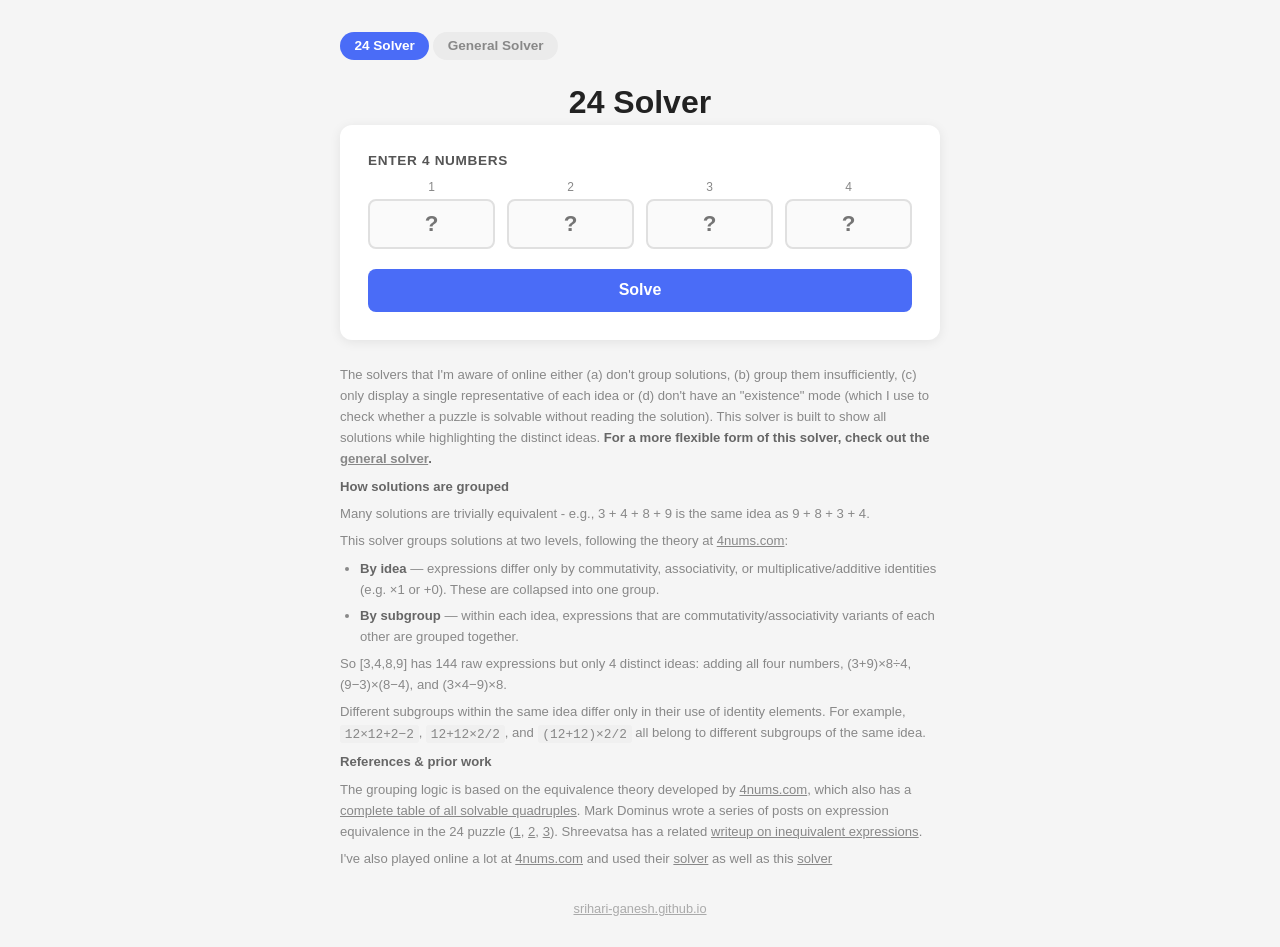
==== commit fb2777de: "better attribution" ====
--- a/index.html
+++ b/index.html
@@ -4,283 +4,8 @@
     <meta charset="UTF-8" />
     <meta name="viewport" content="width=device-width, initial-scale=1.0" />
     <title>24 Solver</title>
+    <link rel="stylesheet" href="shared.css" />
     <style>
-      *,
-      *::before,
-      *::after {
-        box-sizing: border-box;
-        margin: 0;
-        padding: 0;
-      }
-
-      body {
-        font-family:
-          -apple-system, BlinkMacSystemFont, "Segoe UI", Roboto, sans-serif;
-        background: #f5f5f5;
-        color: #222;
-        min-height: 100vh;
-        display: flex;
-        flex-direction: column;
-        align-items: center;
-        padding: 2rem 1rem;
-      }
-
-      .container {
-        width: 100%;
-        max-width: 600px;
-      }
-
-      h1 {
-        font-size: 2rem;
-        font-weight: 700;
-        margin-bottom: 0.25rem;
-        text-align: center;
-      }
-
-      .subtitle {
-        text-align: center;
-        color: #666;
-        font-size: 0.95rem;
-        margin-bottom: 2rem;
-      }
-
-      .card {
-        background: #fff;
-        border-radius: 12px;
-        padding: 1.75rem;
-        box-shadow: 0 2px 12px rgba(0, 0, 0, 0.08);
-        margin-bottom: 1.5rem;
-      }
-
-      .inputs-label {
-        font-size: 0.85rem;
-        font-weight: 600;
-        color: #555;
-        text-transform: uppercase;
-        letter-spacing: 0.05em;
-        margin-bottom: 0.75rem;
-      }
-
-      .inputs-row {
-        display: flex;
-        gap: 0.75rem;
-        margin-bottom: 1.25rem;
-      }
-
-      .num-wrap {
-        flex: 1;
-        display: flex;
-        flex-direction: column;
-        align-items: center;
-        gap: 0.35rem;
-      }
-
-      .num-wrap label {
-        font-size: 0.75rem;
-        color: #888;
-        font-weight: 500;
-      }
-
-      .num-input {
-        width: 100%;
-        padding: 0.6rem 0.5rem;
-        font-size: 1.4rem;
-        font-weight: 700;
-        text-align: center;
-        border: 2px solid #e0e0e0;
-        border-radius: 8px;
-        background: #fafafa;
-        transition: border-color 0.15s;
-      }
-
-      .num-input:focus {
-        outline: none;
-        border-color: #4a6cf7;
-        background: #fff;
-      }
-      .num-input.invalid {
-        border-color: #e05252;
-      }
-
-      .btn-solve {
-        width: 100%;
-        padding: 0.8rem;
-        font-size: 1rem;
-        font-weight: 600;
-        background: #4a6cf7;
-        color: #fff;
-        border: none;
-        border-radius: 8px;
-        cursor: pointer;
-        transition:
-          background 0.15s,
-          transform 0.1s;
-      }
-
-      .btn-solve:hover {
-        background: #3a5ce5;
-      }
-      .btn-solve:active {
-        transform: scale(0.98);
-      }
-
-      /* Results */
-
-      .results-card {
-        background: #fff;
-        border-radius: 12px;
-        padding: 1.75rem;
-        box-shadow: 0 2px 12px rgba(0, 0, 0, 0.08);
-      }
-
-      .results-header {
-        display: flex;
-        align-items: baseline;
-        justify-content: space-between;
-        margin-bottom: 1rem;
-      }
-
-      .results-title {
-        font-size: 1rem;
-        font-weight: 600;
-      }
-
-      .results-meta {
-        font-size: 0.82rem;
-        color: #888;
-      }
-
-      .no-solution {
-        text-align: center;
-        color: #888;
-        font-size: 0.95rem;
-        padding: 1rem 0;
-      }
-
-      /* Idea groups (identity level) */
-
-      details.idea {
-        margin-bottom: 0.5rem;
-        border: 1px solid #e8eaf6;
-        border-radius: 8px;
-        overflow: hidden;
-      }
-
-      details.idea > summary {
-        cursor: pointer;
-        list-style: none;
-        padding: 0.65rem 0.9rem;
-        background: #f0f2ff;
-        display: flex;
-        align-items: flex-start;
-        gap: 0.5rem;
-        user-select: none;
-        font-size: 0.88rem;
-      }
-
-      details.idea > summary::-webkit-details-marker {
-        display: none;
-      }
-
-      details.idea > summary .arrow {
-        font-size: 0.6rem;
-        color: #4a6cf7;
-        transition: transform 0.15s;
-        flex-shrink: 0;
-      }
-
-      details.idea[open] > summary {
-        background: #e8eaf6;
-      }
-      details.idea[open] > summary .arrow {
-        transform: rotate(90deg);
-      }
-
-      .summary-body {
-        display: flex;
-        flex-direction: column;
-        flex: 1;
-        min-width: 0;
-        gap: 0.15rem;
-      }
-
-      details.idea > summary code {
-        font-family:
-          "SFMono-Regular", Consolas, "Liberation Mono", Menlo, monospace;
-        font-size: 0.85rem;
-        color: #1a1a2e;
-        font-weight: 600;
-        word-break: break-word;
-      }
-
-      details.idea > summary .idea-count {
-        font-size: 0.75rem;
-        color: #888;
-      }
-
-      .idea-body {
-        padding: 0.5rem 0.75rem 0.75rem;
-      }
-
-      /* Symbolic subgroups */
-
-      details.subgroup {
-        margin-top: 0.4rem;
-        border: 1px solid #eef0fb;
-        border-radius: 6px;
-        overflow: hidden;
-      }
-
-      details.subgroup > summary {
-        cursor: pointer;
-        list-style: none;
-        padding: 0.45rem 0.75rem;
-        background: #f7f8ff;
-        display: flex;
-        align-items: flex-start;
-        gap: 0.5rem;
-        font-size: 0.84rem;
-        user-select: none;
-      }
-
-      details.subgroup > summary::-webkit-details-marker {
-        display: none;
-      }
-      details.subgroup[open] > summary {
-        background: #eef0fb;
-      }
-      details.subgroup[open] > summary .arrow {
-        transform: rotate(90deg);
-      }
-
-      .sg-list {
-        padding: 0.4rem 0.5rem 0.5rem;
-      }
-
-      /* Expression list */
-
-      .expr-list {
-        list-style: none;
-        display: flex;
-        flex-direction: column;
-        gap: 0.35rem;
-      }
-
-      .expr-list li {
-        font-family:
-          "SFMono-Regular", Consolas, "Liberation Mono", Menlo, monospace;
-        font-size: 0.875rem;
-        padding: 0.4rem 0.65rem;
-        background: #f7f8ff;
-        border-radius: 5px;
-        border-left: 3px solid #4a6cf7;
-        color: #1a1a2e;
-      }
-
-      .hidden {
-        display: none;
-      }
-
       .credits {
         margin-top: 1.5rem;
         font-size: 0.82rem;
@@ -309,50 +34,6 @@
         background: #f0f0f0;
         padding: 0.1rem 0.3rem;
         border-radius: 3px;
-      }
-
-      footer {
-        margin-top: 2rem;
-        font-size: 0.8rem;
-        color: #aaa;
-        text-align: center;
-      }
-
-      footer a {
-        color: #aaa;
-      }
-
-      .page-nav {
-        display: flex;
-        gap: 0.25rem;
-        margin-bottom: 1.5rem;
-      }
-      .page-nav a {
-        padding: 0.4rem 0.9rem;
-        border-radius: 20px;
-        font-size: 0.85rem;
-        font-weight: 600;
-        color: #888;
-        text-decoration: none;
-        background: #ebebeb;
-        transition:
-          background 0.15s,
-          color 0.15s;
-      }
-      .page-nav a:hover {
-        background: #ddd;
-        color: #444;
-      }
-      .page-nav a.active {
-        background: #4a6cf7;
-        color: #fff;
-      }
-
-      @media (max-width: 400px) {
-        .num-input {
-          font-size: 1.1rem;
-          padding: 0.5rem 0.25rem;
-        }
       }
     </style>
   </head>
@@ -360,7 +41,7 @@
     <div class="container">
       <nav class="page-nav">
         <a href="index.html" class="active">24 Solver</a>
-        <a href="solve.html">General Solver</a>
+        <a href="general-solver.html">General Solver</a>
       </nav>
       <h1>24 Solver</h1>
 
@@ -422,12 +103,12 @@
       <div class="credits">
         <p>
           The solvers that I'm aware of online either (a) don't group solutions,
-          (b) group them insufficiently or (c) only display a single
-          representative of each idea. This solver is built to show all
+          (b) group them insufficiently, (c) only display a single
+          representative of each idea or (d) don't have an "existence" mode (which I use to check whether a puzzle is solvable without reading the solution). This solver is built to show all
           solutions while highlighting the distinct ideas.
           <strong
             >For a more flexible form of this solver, check out the
-            <a href="solve.html">general solver</a>.</strong
+            <a href="general-solver.html">general solver</a>.</strong
           >
         </p>
 
@@ -492,6 +173,9 @@
             >writeup on inequivalent expressions</a
           >.
         </p>
+        <p>
+          I've also played online a lot at <a href="https://www.4nums.com/" target="_blank">4nums.com</a> and used their <a href="https://www.4nums.com/solutions/" target="_blank">solver</a> as well as this <a href="http://24solver.us-west-2.elasticbeanstalk.com/" target="_blank">solver</a>
+        </p>
       </div>
 
       <footer>
--- a/shared.css
+++ b/shared.css
@@ -0,0 +1,321 @@
+*,
+*::before,
+*::after {
+  box-sizing: border-box;
+  margin: 0;
+  padding: 0;
+}
+
+body {
+  font-family:
+    -apple-system, BlinkMacSystemFont, "Segoe UI", Roboto, sans-serif;
+  background: #f5f5f5;
+  color: #222;
+  min-height: 100vh;
+  display: flex;
+  flex-direction: column;
+  align-items: center;
+  padding: 2rem 1rem;
+}
+
+.container {
+  width: 100%;
+  max-width: 600px;
+}
+
+h1 {
+  font-size: 2rem;
+  font-weight: 700;
+  margin-bottom: 0.25rem;
+  text-align: center;
+}
+
+.subtitle {
+  text-align: center;
+  color: #666;
+  font-size: 0.95rem;
+  margin-bottom: 2rem;
+}
+
+.card {
+  background: #fff;
+  border-radius: 12px;
+  padding: 1.75rem;
+  box-shadow: 0 2px 12px rgba(0, 0, 0, 0.08);
+  margin-bottom: 1.5rem;
+}
+
+.inputs-label {
+  font-size: 0.85rem;
+  font-weight: 600;
+  color: #555;
+  text-transform: uppercase;
+  letter-spacing: 0.05em;
+  margin-bottom: 0.75rem;
+}
+
+.inputs-row {
+  display: flex;
+  gap: 0.75rem;
+  margin-bottom: 1.25rem;
+}
+
+.num-wrap {
+  flex: 1;
+  display: flex;
+  flex-direction: column;
+  align-items: center;
+  gap: 0.35rem;
+}
+
+.num-wrap label {
+  font-size: 0.75rem;
+  color: #888;
+  font-weight: 500;
+}
+
+.num-input {
+  width: 100%;
+  padding: 0.6rem 0.5rem;
+  font-size: 1.4rem;
+  font-weight: 700;
+  text-align: center;
+  border: 2px solid #e0e0e0;
+  border-radius: 8px;
+  background: #fafafa;
+  transition: border-color 0.15s;
+}
+
+.num-input:focus {
+  outline: none;
+  border-color: #4a6cf7;
+  background: #fff;
+}
+.num-input.invalid {
+  border-color: #e05252;
+}
+
+.btn-solve {
+  width: 100%;
+  padding: 0.8rem;
+  font-size: 1rem;
+  font-weight: 600;
+  background: #4a6cf7;
+  color: #fff;
+  border: none;
+  border-radius: 8px;
+  cursor: pointer;
+  transition:
+    background 0.15s,
+    transform 0.1s;
+}
+
+.btn-solve:hover {
+  background: #3a5ce5;
+}
+.btn-solve:active {
+  transform: scale(0.98);
+}
+
+/* Results */
+
+.results-card {
+  background: #fff;
+  border-radius: 12px;
+  padding: 1.75rem;
+  box-shadow: 0 2px 12px rgba(0, 0, 0, 0.08);
+}
+
+.results-header {
+  display: flex;
+  align-items: baseline;
+  justify-content: space-between;
+  margin-bottom: 1rem;
+}
+
+.results-title {
+  font-size: 1rem;
+  font-weight: 600;
+}
+
+.results-meta {
+  font-size: 0.82rem;
+  color: #888;
+}
+
+.no-solution {
+  text-align: center;
+  color: #888;
+  font-size: 0.95rem;
+  padding: 1rem 0;
+}
+
+/* Idea groups (identity level) */
+
+details.idea {
+  margin-bottom: 0.5rem;
+  border: 1px solid #e8eaf6;
+  border-radius: 8px;
+  overflow: hidden;
+}
+
+details.idea > summary {
+  cursor: pointer;
+  list-style: none;
+  padding: 0.65rem 0.9rem;
+  background: #f0f2ff;
+  display: flex;
+  align-items: flex-start;
+  gap: 0.5rem;
+  user-select: none;
+  font-size: 0.88rem;
+}
+
+details.idea > summary::-webkit-details-marker {
+  display: none;
+}
+
+details.idea > summary .arrow {
+  font-size: 0.6rem;
+  color: #4a6cf7;
+  transition: transform 0.15s;
+  flex-shrink: 0;
+}
+
+details.idea[open] > summary {
+  background: #e8eaf6;
+}
+details.idea[open] > summary .arrow {
+  transform: rotate(90deg);
+}
+
+.summary-body {
+  display: flex;
+  flex-direction: column;
+  flex: 1;
+  min-width: 0;
+  gap: 0.15rem;
+}
+
+details.idea > summary code,
+details.subgroup > summary code {
+  font-family:
+    "SFMono-Regular", Consolas, "Liberation Mono", Menlo, monospace;
+  font-size: 0.875rem;
+  color: #1a1a2e;
+  font-weight: 600;
+  word-break: break-word;
+  min-width: 0;
+}
+
+details.idea > summary .idea-count {
+  font-size: 0.75rem;
+  color: #888;
+}
+
+.idea-body {
+  padding: 0.5rem 0.75rem 0.75rem;
+}
+
+/* Symbolic subgroups */
+
+details.subgroup {
+  margin-top: 0.4rem;
+  border: 1px solid #eef0fb;
+  border-radius: 6px;
+  overflow: hidden;
+}
+
+details.subgroup > summary {
+  cursor: pointer;
+  list-style: none;
+  padding: 0.45rem 0.75rem;
+  background: #f7f8ff;
+  display: flex;
+  align-items: flex-start;
+  gap: 0.5rem;
+  font-size: 0.84rem;
+  user-select: none;
+}
+
+details.subgroup > summary::-webkit-details-marker {
+  display: none;
+}
+details.subgroup[open] > summary {
+  background: #eef0fb;
+}
+details.subgroup[open] > summary .arrow {
+  transform: rotate(90deg);
+}
+
+.sg-list {
+  padding: 0.4rem 0.5rem 0.5rem;
+}
+
+/* Expression list */
+
+.expr-list {
+  list-style: none;
+  display: flex;
+  flex-direction: column;
+  gap: 0.35rem;
+}
+
+.expr-list li {
+  font-family:
+    "SFMono-Regular", Consolas, "Liberation Mono", Menlo, monospace;
+  font-size: 0.875rem;
+  padding: 0.4rem 0.65rem;
+  background: #f7f8ff;
+  border-radius: 5px;
+  border-left: 3px solid #4a6cf7;
+  color: #1a1a2e;
+}
+
+.hidden {
+  display: none;
+}
+
+footer {
+  margin-top: 2rem;
+  font-size: 0.8rem;
+  color: #aaa;
+  text-align: center;
+}
+
+footer a {
+  color: #aaa;
+}
+
+.page-nav {
+  display: flex;
+  gap: 0.25rem;
+  margin-bottom: 1.5rem;
+}
+.page-nav a {
+  padding: 0.4rem 0.9rem;
+  border-radius: 20px;
+  font-size: 0.85rem;
+  font-weight: 600;
+  color: #888;
+  text-decoration: none;
+  background: #ebebeb;
+  transition:
+    background 0.15s,
+    color 0.15s;
+}
+.page-nav a:hover {
+  background: #ddd;
+  color: #444;
+}
+.page-nav a.active {
+  background: #4a6cf7;
+  color: #fff;
+}
+
+@media (max-width: 400px) {
+  .num-input {
+    font-size: 1.1rem;
+    padding: 0.5rem 0.25rem;
+  }
+}
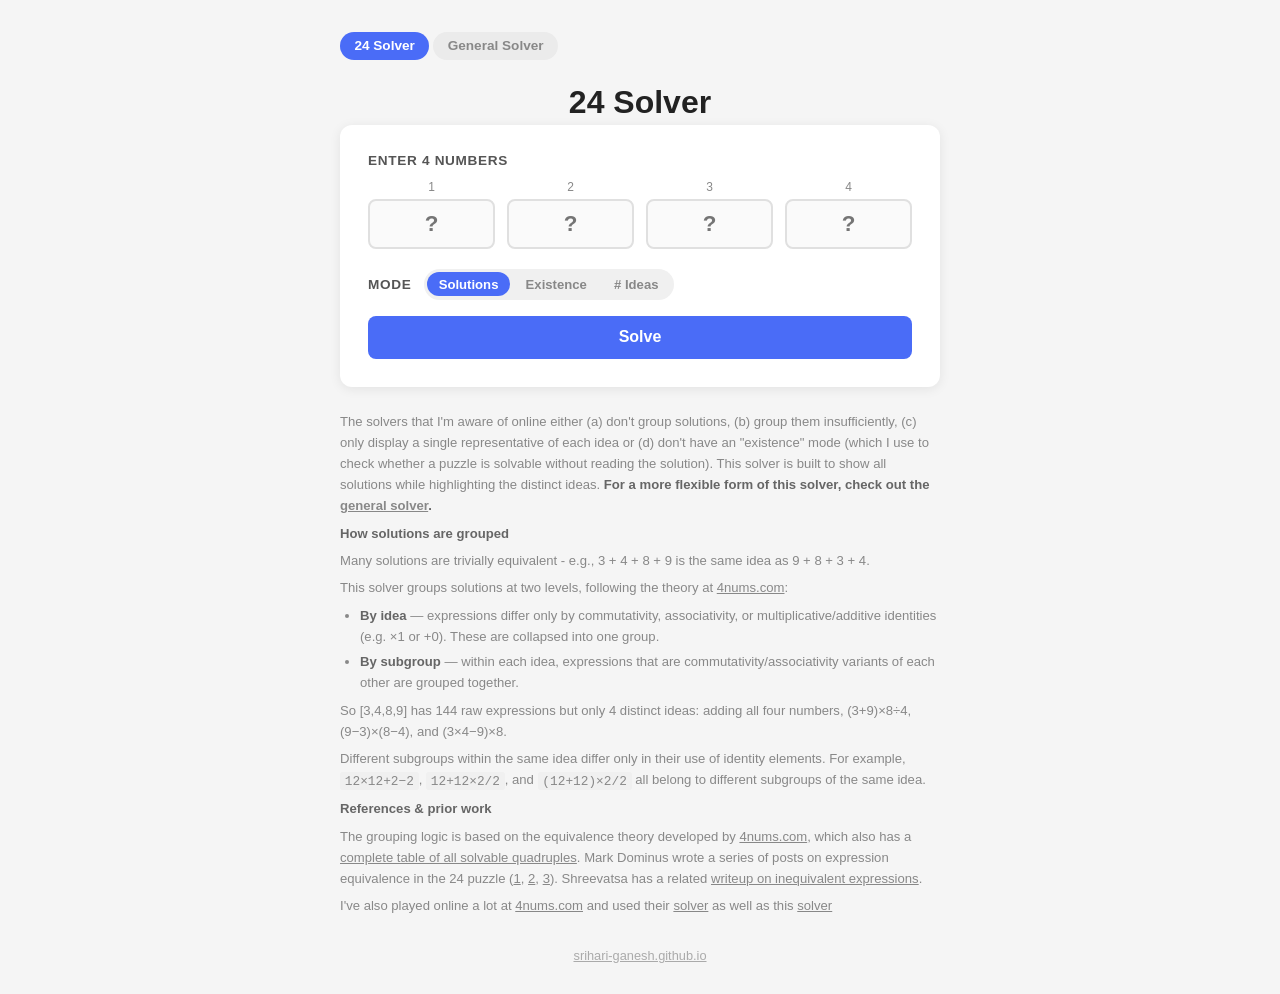
==== commit 3b1f20c1: "Add existence and num-ideas display modes to both solvers - index.html: segmented mode toggle (Solut" ====
--- a/index.html
+++ b/index.html
@@ -34,6 +34,64 @@
         background: #f0f0f0;
         padding: 0.1rem 0.3rem;
         border-radius: 3px;
+      }
+
+      .mode-row {
+        display: flex;
+        align-items: center;
+        gap: 0.75rem;
+        margin-bottom: 1rem;
+      }
+      .mode-label {
+        font-size: 0.85rem;
+        font-weight: 600;
+        color: #555;
+        text-transform: uppercase;
+        letter-spacing: 0.05em;
+        flex-shrink: 0;
+      }
+      .mode-toggle {
+        display: flex;
+        gap: 0.2rem;
+        background: #f0f0f0;
+        border-radius: 20px;
+        padding: 0.2rem;
+      }
+      .mode-opt input {
+        display: none;
+      }
+      .mode-opt span {
+        display: block;
+        padding: 0.3rem 0.75rem;
+        border-radius: 16px;
+        font-size: 0.82rem;
+        font-weight: 600;
+        color: #888;
+        cursor: pointer;
+        transition: background 0.15s, color 0.15s;
+        user-select: none;
+        white-space: nowrap;
+      }
+      .mode-opt input:checked + span {
+        background: #4a6cf7;
+        color: #fff;
+      }
+
+      .existence-result {
+        text-align: center;
+        font-size: 2.5rem;
+        font-weight: 700;
+        padding: 1rem 0;
+      }
+      .existence-result.yes { color: #2d8a4e; }
+      .existence-result.no  { color: #e05252; }
+
+      .num-ideas-result {
+        text-align: center;
+        font-size: 2.5rem;
+        font-weight: 700;
+        color: #4a6cf7;
+        padding: 1rem 0;
       }
     </style>
   </head>
@@ -89,6 +147,23 @@
             />
           </div>
         </div>
+        <div class="mode-row">
+          <span class="mode-label">Mode</span>
+          <div class="mode-toggle">
+            <label class="mode-opt">
+              <input type="radio" name="mode" value="solutions" checked />
+              <span>Solutions</span>
+            </label>
+            <label class="mode-opt">
+              <input type="radio" name="mode" value="existence" />
+              <span>Existence</span>
+            </label>
+            <label class="mode-opt">
+              <input type="radio" name="mode" value="num-ideas" />
+              <span># Ideas</span>
+            </label>
+          </div>
+        </div>
         <button class="btn-solve" id="btn-solve">Solve</button>
       </div>
 
@@ -199,24 +274,48 @@
         });
       }
 
+      function getMode() {
+        return document.querySelector('input[name="mode"]:checked').value;
+      }
+
       function renderResults(groups) {
+        const mode = getMode();
         const section = document.getElementById("results-section");
         const meta = document.getElementById("results-meta");
         const body = document.getElementById("results-body");
+        const title = document.querySelector(".results-title");
 
         section.classList.remove("hidden");
         body.innerHTML = "";
+        meta.textContent = "";
 
         const total = groups.reduce((s, g) => s + g.total, 0);
+        const nIdeas = groups.length;
+
+        if (mode === "existence") {
+          title.textContent = "Solvable?";
+          if (total === 0) {
+            body.innerHTML = '<p class="existence-result no">No</p>';
+          } else {
+            body.innerHTML = '<p class="existence-result yes">Yes</p>';
+          }
+          return;
+        }
+
+        if (mode === "num-ideas") {
+          title.textContent = "Distinct Ideas";
+          body.innerHTML = `<p class="num-ideas-result">${nIdeas}</p>`;
+          return;
+        }
+
+        title.textContent = "Solutions";
 
         if (total === 0) {
-          meta.textContent = "";
           body.innerHTML =
             '<p class="no-solution">No solution exists for these numbers.</p>';
           return;
         }
 
-        const nIdeas = groups.length;
         meta.textContent = `${total} expression${total === 1 ? "" : "s"} · ${nIdeas} distinct idea${nIdeas === 1 ? "" : "s"}`;
 
         const autoOpen = total <= 30;
@@ -299,10 +398,19 @@
         }
       }
 
+      let lastGroups = null;
+
       document.getElementById("btn-solve").addEventListener("click", () => {
         const vals = getInputs();
         if (vals.some((v) => v === null)) return;
-        renderResults(solveGrouped(vals));
+        lastGroups = solveGrouped(vals);
+        renderResults(lastGroups);
+      });
+
+      document.querySelectorAll("input[name='mode']").forEach((radio) => {
+        radio.addEventListener("change", () => {
+          if (lastGroups !== null) renderResults(lastGroups);
+        });
       });
 
       document.querySelectorAll(".num-input").forEach((input) => {
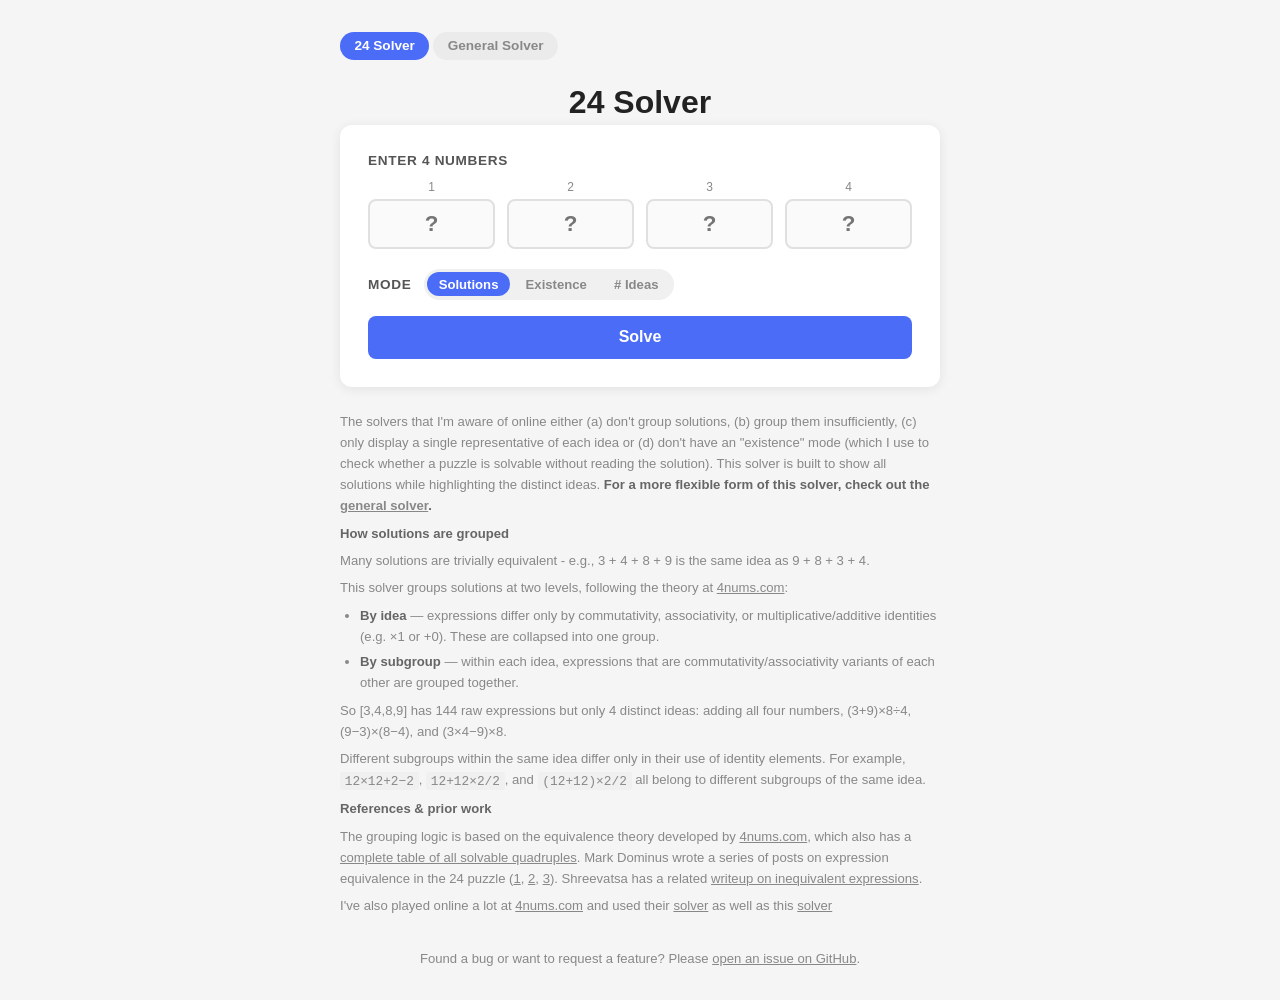
==== commit 40ad0c75: "change footer" ====
--- a/index.html
+++ b/index.html
@@ -4,6 +4,7 @@
     <meta charset="UTF-8" />
     <meta name="viewport" content="width=device-width, initial-scale=1.0" />
     <title>24 Solver</title>
+    <link rel="icon" type="image/svg+xml" href="favicon.svg" />
     <link rel="stylesheet" href="shared.css" />
     <style>
       .credits {
@@ -254,7 +255,9 @@
       </div>
 
       <footer>
-        <a href="https://srihari-ganesh.github.io">srihari-ganesh.github.io</a>
+        <p class="credits">
+          Found a bug or want to request a feature? Please <a href="https://github.com/srihari-ganesh/24solver" target="_blank">open an issue on GitHub</a>.
+        </p>
       </footer>
     </div>
 
